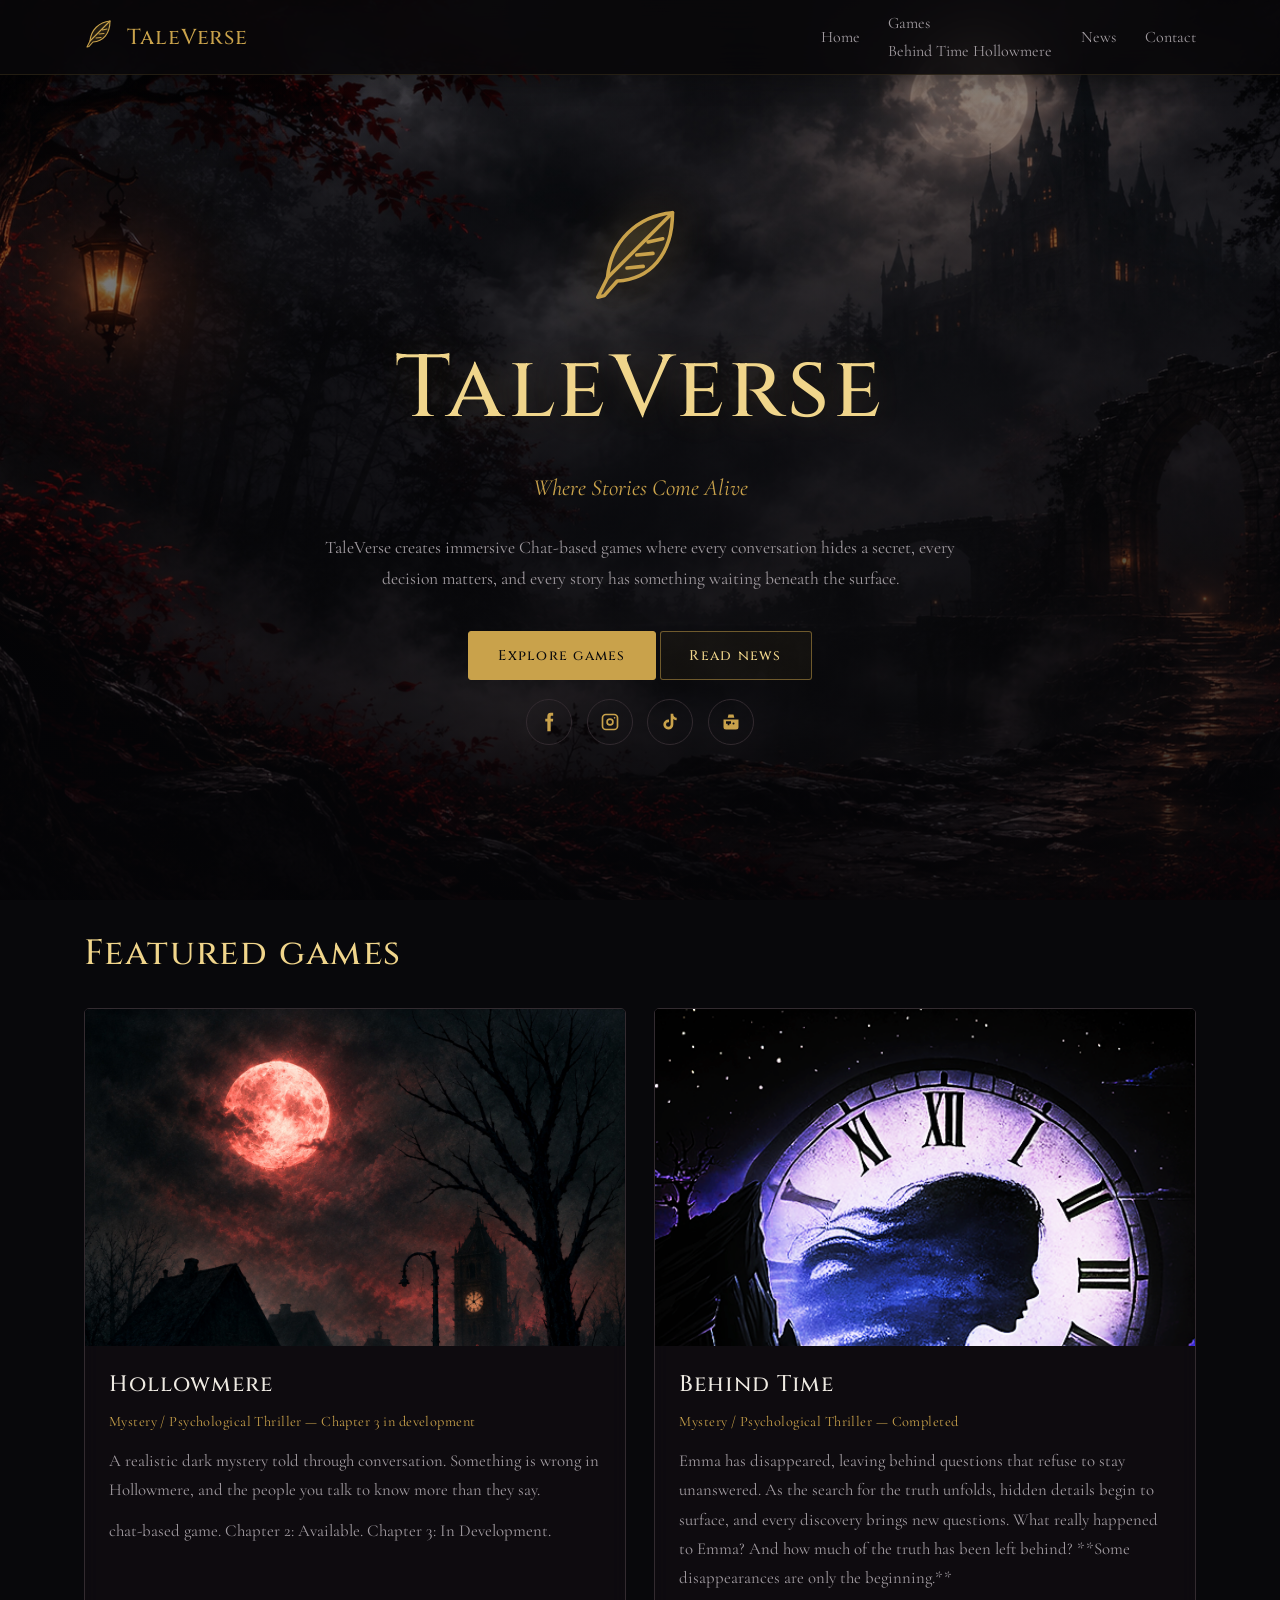
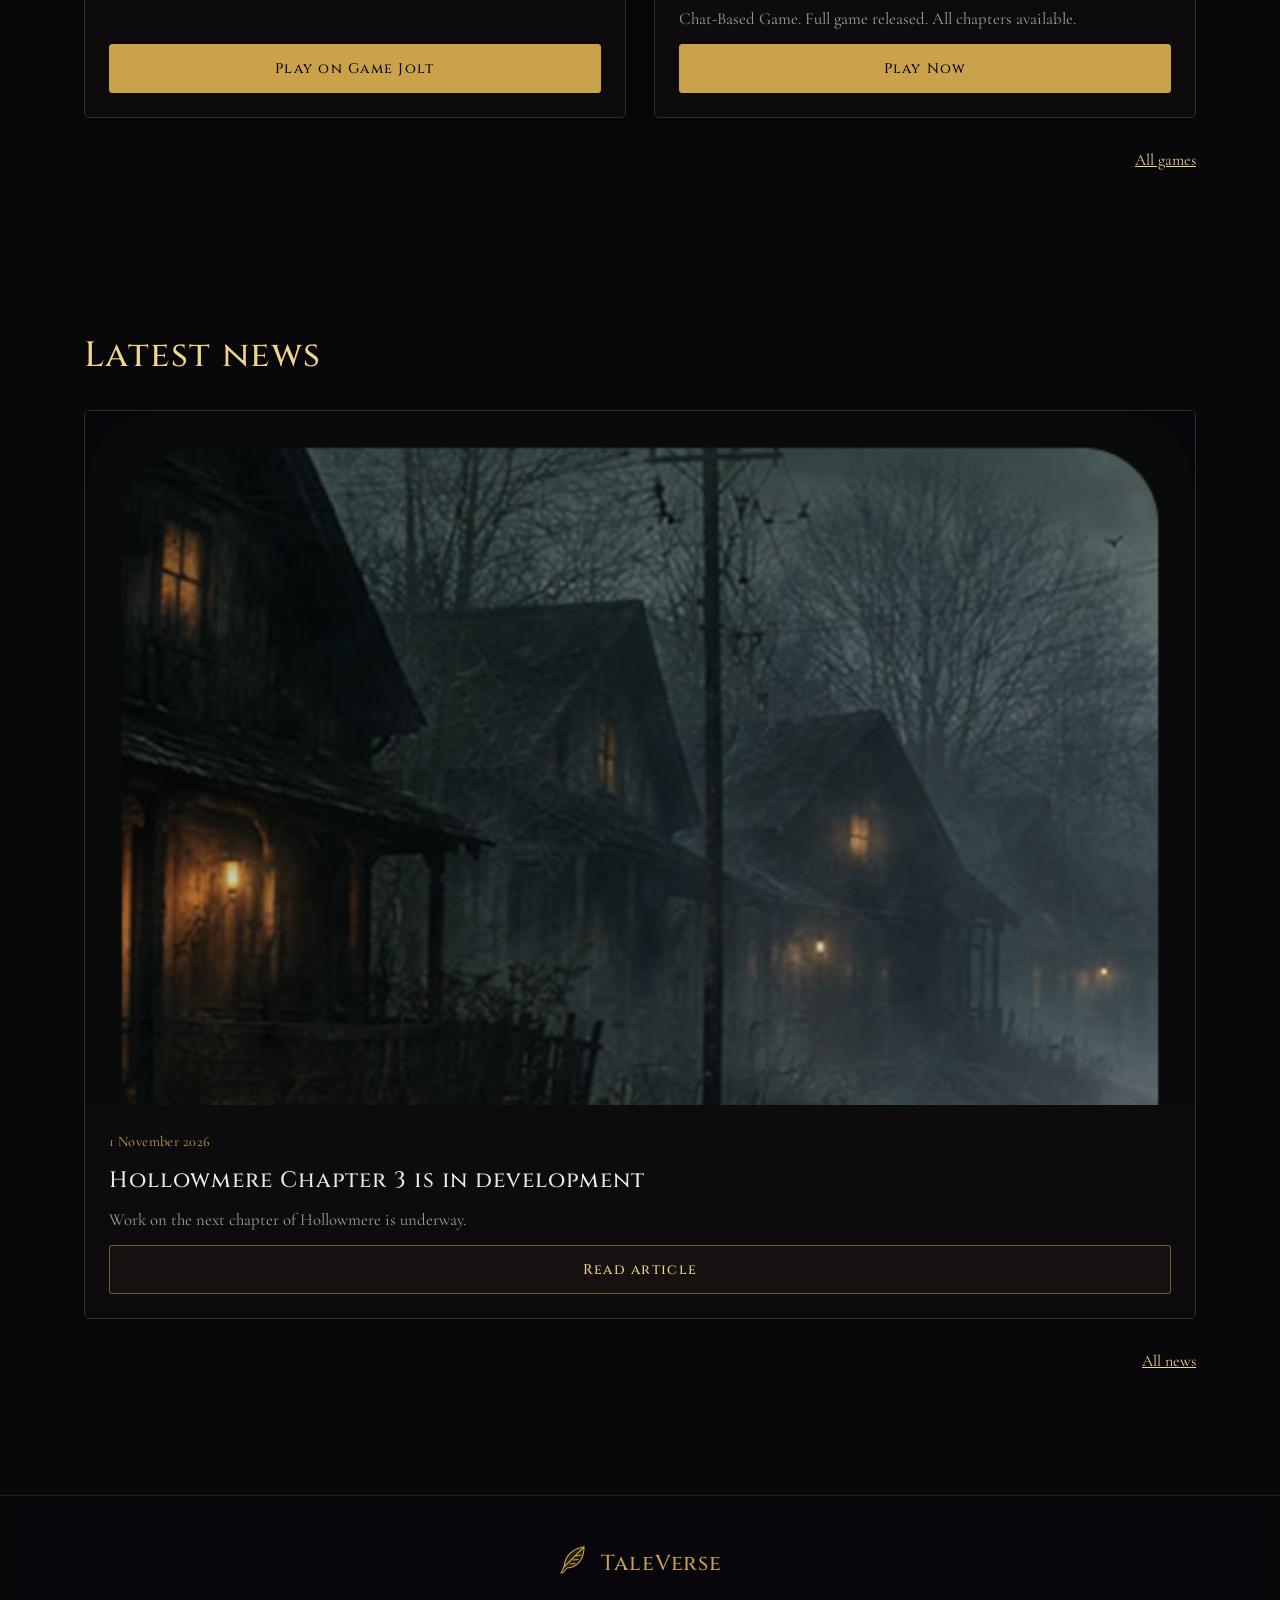
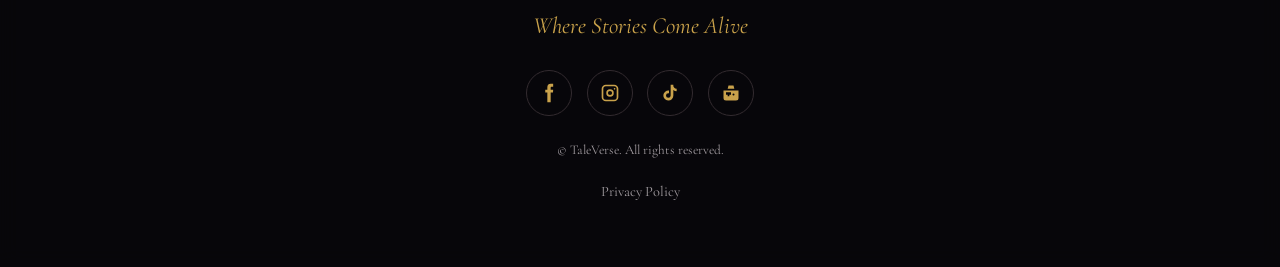
==== index.html @ 224272bd "Update index.html" ====
<!doctype html>
<html lang="en">
<head>
  <meta charset="utf-8">
  <meta name="viewport" content="width=device-width,initial-scale=1">

  <title>Home | TaleVerse</title>
  <meta name="description" content="TaleVerse creates immersive English chat-based games: dark mysteries, psychological suspense and unforgettable twists.">
  <meta property="og:title" content="Home | TaleVerse">
  <meta property="og:description" content="TaleVerse creates immersive English chat-based games: dark mysteries, psychological suspense and unforgettable twists.">
  <meta name="theme-color" content="#0a0a0b">

  <link rel="icon" href="/assets/favicon.svg">
  <link rel="preconnect" href="https://fonts.googleapis.com">
  <link rel="preconnect" href="https://fonts.gstatic.com" crossorigin>

  <link href="https://fonts.googleapis.com/css2?family=Cinzel:wght@400;500&family=Cormorant+Garamond:ital,wght@0,400;0,600;1,400&display=swap" rel="stylesheet">
  <link rel="stylesheet" href="/assets/style.css">
</head>

<body>

<header>
  <div class="wrap">
    <a class="brand" href="/">
      <span class="logo"></span>TaleVerse
    </a>


<nav aria-label="Main">
  <a href="/">Home</a>

  <div class="nav-dropdown">
    <a href="/games.html" class="nav-dropdown-toggle">Games</a>

    <div class="nav-dropdown-menu">
      <a href="/behind-time.html">Behind Time</a>
      <a href="/hollowmere.html">Hollowmere</a>
    </div>
  </div>

  <a href="/news.html">News</a>
  <a href="/contact.html">Contact</a>
</nav>

  </div>
</header>

<main>
  <div class="wrap">

    <div class="hero">
      <div class="logo"></div>
      <h1>TaleVerse</h1>
      <p class="tag" data-site="tagline"></p>
      <p class="intro" data-site="intro"></p>

      <a class="btn solid" href="/games.html">Explore games</a>
      <a class="btn" href="/news.html">Read news</a>

      <div class="socials" style="justify-content:center"></div>
    </div>

    <section>
      <h2>Featured games</h2>
      <div class="grid" id="featured-games"></div>
      <p class="more">
        <a href="/games.html">All games</a>
      </p>
    </section>

    <section>
      <h2>Latest news</h2>
      <div class="grid" id="news-list" data-limit="3"></div>
      <p class="more">
        <a href="/news.html">All news</a>
      </p>
    </section>

  </div>

  <dialog id="article"></dialog>
</main>

<footer>
  <div class="wrap">

    <div class="brand" style="justify-content:center">
      <span class="logo"></span>TaleVerse
    </div>

    <p class="tag" data-site="tagline"></p>

    <div class="socials" style="justify-content:center"></div>

    <small data-site="footer_note"></small>

    <p style="margin-top:1rem;font-size:.9rem">
      <a href="/privacy.html" style="color:var(--mute);text-decoration:none">
        Privacy Policy
      </a>
    </p>

  </div>
</footer>

<script src="/assets/app.js"></script>
</body>
</html>
---- assets/style.css ----
:root {
  --bg: #08080b;
  --panel: #151318;
  --panel-hover: #1d1920;
  --line: #332b30;
  --gold: #c9a24b;
  --gold2: #f0d58b;
  --text: #eeeae2;
  --mute: #a19ba0;
  --glow: #c9a24b30;
}

* {
  box-sizing: border-box;
}

html {
  scroll-behavior: smooth;
}

body {
  margin: 0;
  position: relative;
  background: #08080b;
  color: var(--text);
  font: 1rem/1.75 "Cormorant Garamond", Georgia, serif;
}

/* CINEMATIC BACKGROUND */

body::before {
  content: "";
  position: fixed;
  inset: 0;
  z-index: 0;
  pointer-events: none;

  background:
    linear-gradient(
      180deg,
      rgba(5, 5, 8, .42) 0%,
      rgba(5, 5, 8, .58) 40%,
      rgba(5, 5, 8, .82) 100%
    ),
    url("/assets/uploads/talverse_background.jpg");

  background-size: cover;
  background-position: center 25%;
  background-repeat: no-repeat;
}

body > * {
  position: relative;
  z-index: 1;
}

h1, h2, h3, .brand {
  font-family: "Cinzel", "Times New Roman", serif;
  font-weight: 500;
  letter-spacing: .04em;
  line-height: 1.25;
}

a {
  color: var(--gold2);
}

a:focus-visible,
button:focus-visible,
input:focus-visible,
textarea:focus-visible {
  outline: 2px solid var(--gold);
  outline-offset: 4px;
}

.wrap {
  max-width: 1160px;
  margin: 0 auto;
  padding: 0 1.5rem;
}

/* HEADER */

header {
  border-bottom: 1px solid #c9a24b25;
  position: sticky;
  top: 0;
  background: rgba(8, 7, 10, .88);
  backdrop-filter: blur(18px);
  -webkit-backdrop-filter: blur(18px);
  z-index: 5;
  box-shadow: 0 5px 25px #0005;
}

header .wrap {
  display: flex;
  align-items: center;
  justify-content: space-between;
  min-height: 74px;
}

.brand {
  display: flex;
  align-items: center;
  gap: .7rem;
  color: var(--gold);
  text-decoration: none;
  font-size: 1.35rem;
  transition: .3s ease;
}

.brand:hover {
  color: var(--gold2);
}

.brand svg {
  width: 32px;
  height: 32px;
}

nav {
  display: flex;
  align-items: center;
  gap: 1.8rem;
}

nav a {
  color: var(--mute);
  text-decoration: none;
  margin: 0;
  padding: .45rem 0;
  border-bottom: 1px solid transparent;
  transition: color .25s ease, border-color .25s ease;
}

nav a:hover,
nav a[aria-current] {
  border-color: var(--gold);
  color: var(--gold2);
}

/* HERO */

.hero {
  text-align: center;
  padding: 8rem 0 6rem;
  position: relative;
}

.hero .logo svg {
  width: 104px;
  height: 104px;
  filter: drop-shadow(0 0 25px #c9a24b66);
}

.hero h1 {
  font-size: clamp(2.8rem, 8vw, 5.5rem);
  margin: 1.2rem 0 .4rem;
  color: var(--gold2);
  text-shadow: 0 0 35px #c9a24b30;
}

.tag {
  font-size: 1.45rem;
  font-style: italic;
  color: var(--gold);
}

.intro {
  max-width: 660px;
  margin: 1.5rem auto 2.3rem;
  color: var(--mute);
  font-size: 1.1rem;
}

/* BUTTONS */

.btn {
  display: inline-flex;
  align-items: center;
  justify-content: center;
  padding: .85rem 1.8rem;
  border: 1px solid #c9a24b80;
  border-radius: 3px;
  color: var(--gold2);
  background: #c9a24b0c;
  text-decoration: none;
  font: 500 .88rem "Cinzel", serif;
  letter-spacing: .09em;
  cursor: pointer;
  transition: all .3s ease;
}

.btn:hover {
  background: var(--gold);
  border-color: var(--gold);
  color: #09090b;
  box-shadow: 0 5px 25px var(--glow);
  transform: translateY(-2px);
}

.btn.solid {
  background: var(--gold);
  color: #09090b;
  border-color: var(--gold);
}

.btn.solid:hover {
  background: var(--gold2);
  border-color: var(--gold2);
}

/* SECTIONS */

section {
  padding: 4.5rem 0;
}

h2 {
  font-size: clamp(1.7rem, 4vw, 2.2rem);
  color: var(--gold2);
  margin: 0 0 2rem;
}

/* GAME GRID */

.grid {
  display: grid;
  grid-template-columns: repeat(auto-fit, minmax(min(100%, 320px), 1fr));
  gap: 1.8rem;
  align-items: stretch;
}

/* GAME CARDS */

.card {
  background: rgba(15, 12, 16, .88);
  border: 1px solid var(--line);
  border-radius: 5px;
  overflow: hidden;
  display: flex;
  flex-direction: column;
  min-width: 0;
  transition:
    transform .35s ease,
    border-color .35s ease,
    box-shadow .35s ease;
  backdrop-filter: blur(8px);
  -webkit-backdrop-filter: blur(8px);
}

.card:hover {
  transform: translateY(-7px);
  border-color: #c9a24b80;
  box-shadow: 0 18px 45px #0008, 0 0 25px #c9a24b0b;
}

/* GAME ARTWORK */

.card .img {
  position: relative;
  width: 100%;
  aspect-ratio: 16 / 10;
  min-height: 0;
  flex: none;
  overflow: hidden;
  display: grid;
  place-items: center;
  background: rgba(8, 7, 10, .85);
}

.card .img img {
  width: 100%;
  height: 100%;
  object-fit: contain;
}

.card .img svg {
  width: 56px;
  opacity: .5;
}

/* CARD CONTENT */

.card .body {
  padding: 1.5rem;
  display: flex;
  flex-direction: column;
  align-items: flex-start;
  gap: .7rem;
  flex: 1;
}

.card h3 {
  margin: 0;
  font-size: 1.4rem;
  color: var(--text);
}

.card p {
  margin: 0;
  color: var(--mute);
  font-size: 1.05rem;
}

.meta {
  font-size: .9rem;
  color: var(--gold);
  letter-spacing: .03em;
}

.card .btn {
  margin-top: auto;
  align-self: stretch;
  text-align: center;
}

/* FEATURED CARD */

.card.featured {
  grid-column: auto;
  flex-direction: column;
}

.card.featured .img {
  flex: none;
  aspect-ratio: 16 / 10;
  min-height: 0;
}

.card.featured .body {
  flex: 1;
  justify-content: flex-start;
}

.more {
  margin-top: 1.8rem;
  text-align: right;
}

/* CONTACT FORM */

form {
  display: grid;
  gap: 1rem;
  max-width: 620px;
}

label {
  display: grid;
  gap: .4rem;
  color: var(--mute);
}

input,
textarea {
  width: 100%;
  background: rgba(15, 12, 16, .92);
  border: 1px solid var(--line);
  border-radius: 3px;
  color: var(--text);
  padding: .85rem 1rem;
  font: inherit;
  transition: border-color .25s ease, box-shadow .25s ease;
}

input:focus,
textarea:focus {
  border-color: var(--gold);
  box-shadow: 0 0 0 3px #c9a24b15;
  outline: none;
}

textarea {
  min-height: 140px;
  resize: vertical;
}

#status {
  min-height: 1.5rem;
  color: var(--gold2);
}

.hp {
  position: absolute;
  left: -9999px;
}

/* SOCIAL LINKS */

.socials {
  display: flex;
  gap: .9rem;
  flex-wrap: wrap;
  margin: 1.2rem 0;
}

.socials a {
  display: inline-grid;
  place-items: center;
  width: 46px;
  height: 46px;
  border: 1px solid var(--line);
  border-radius: 50%;
  color: var(--gold);
  transition: all .3s ease;
}

.socials a:hover {
  border-color: var(--gold);
  background: #c9a24b18;
  color: var(--gold2);
  transform: translateY(-3px);
  box-shadow: 0 5px 18px var(--glow);
}

.socials svg {
  width: 20px;
  height: 20px;
  fill: currentColor;
}

/* FOOTER */

footer {
  border-top: 1px solid #c9a24b25;
  padding: 3rem 0;
  text-align: center;
  color: var(--mute);
  margin-top: 2rem;
  background: rgba(8, 7, 10, .82);
  backdrop-filter: blur(10px);
  -webkit-backdrop-filter: blur(10px);
}

/* DIALOG */

dialog {
  max-width: 700px;
  width: 92%;
  background: var(--panel);
  color: var(--text);
  border: 1px solid var(--gold);
  border-radius: 5px;
  padding: 2rem;
  box-shadow: 0 20px 80px #000b;
}

dialog::backdrop {
  background: #000d;
  backdrop-filter: blur(5px);
}

dialog img {
  max-width: 100%;
}

/* MOBILE */

@media (max-width: 720px) {
  body::before {
    background-position: center top;
  }

  header .wrap {
    min-height: 68px;
  }

  nav {
    gap: .9rem;
  }

  nav a {
    font-size: .9rem;
  }

  .hero {
    padding: 5rem 0 4rem;
  }

  section {
    padding: 3.5rem 0;
  }

  .grid {
    grid-template-columns: 1fr;
    gap: 1.3rem;
  }

  .card.featured {
    flex-direction: column;
  }

  .more {
    text-align: center;
  }
}

@media (max-width: 420px) {
  header .wrap {
    flex-direction: column;
    justify-content: center;
    gap: .4rem;
    padding-top: .7rem;
    padding-bottom: .7rem;
  }

  nav {
    gap: 1.2rem;
  }

  .hero h1 {
    font-size: 2.7rem;
  }
}

/* ACCESSIBILITY */

@media (prefers-reduced-motion: reduce) {
  *,
  *::before,
  *::after {
    transition: none !important;
    animation: none !important;
    scroll-behavior: auto !important;
  }
}
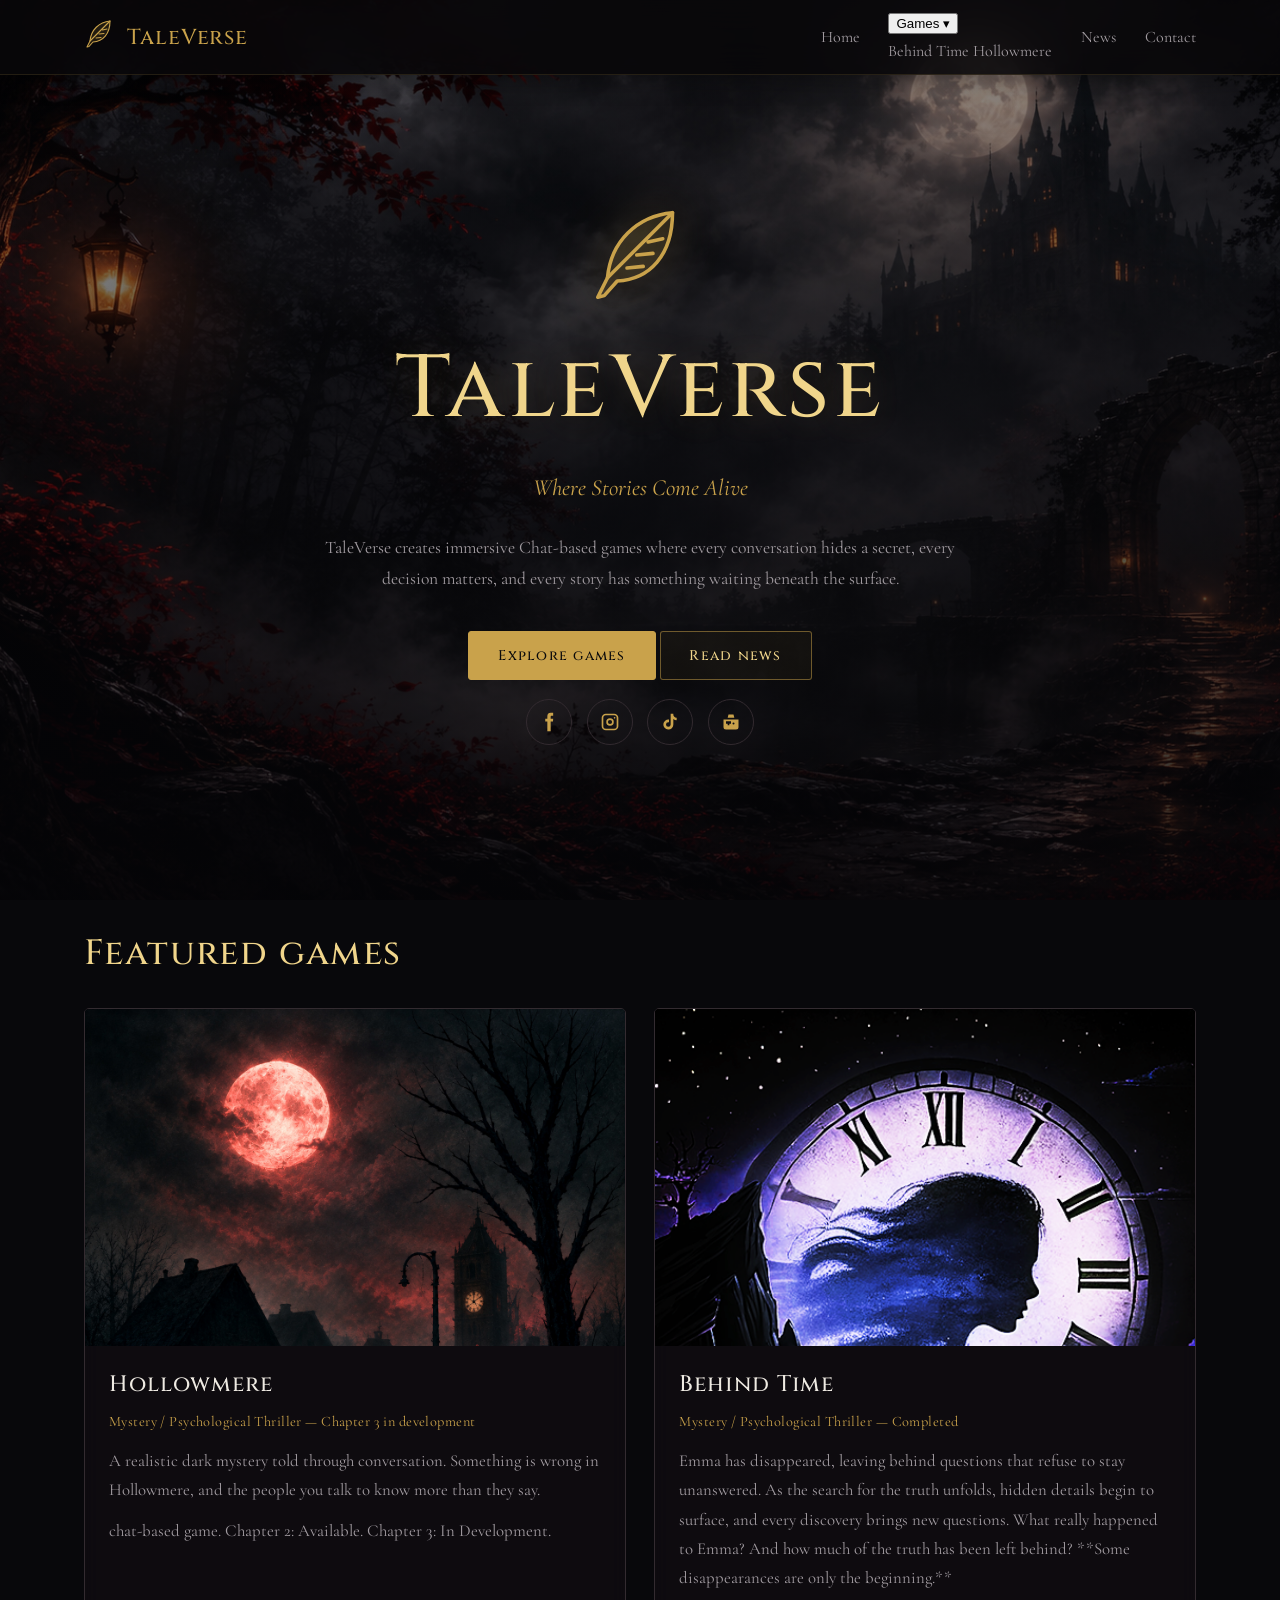
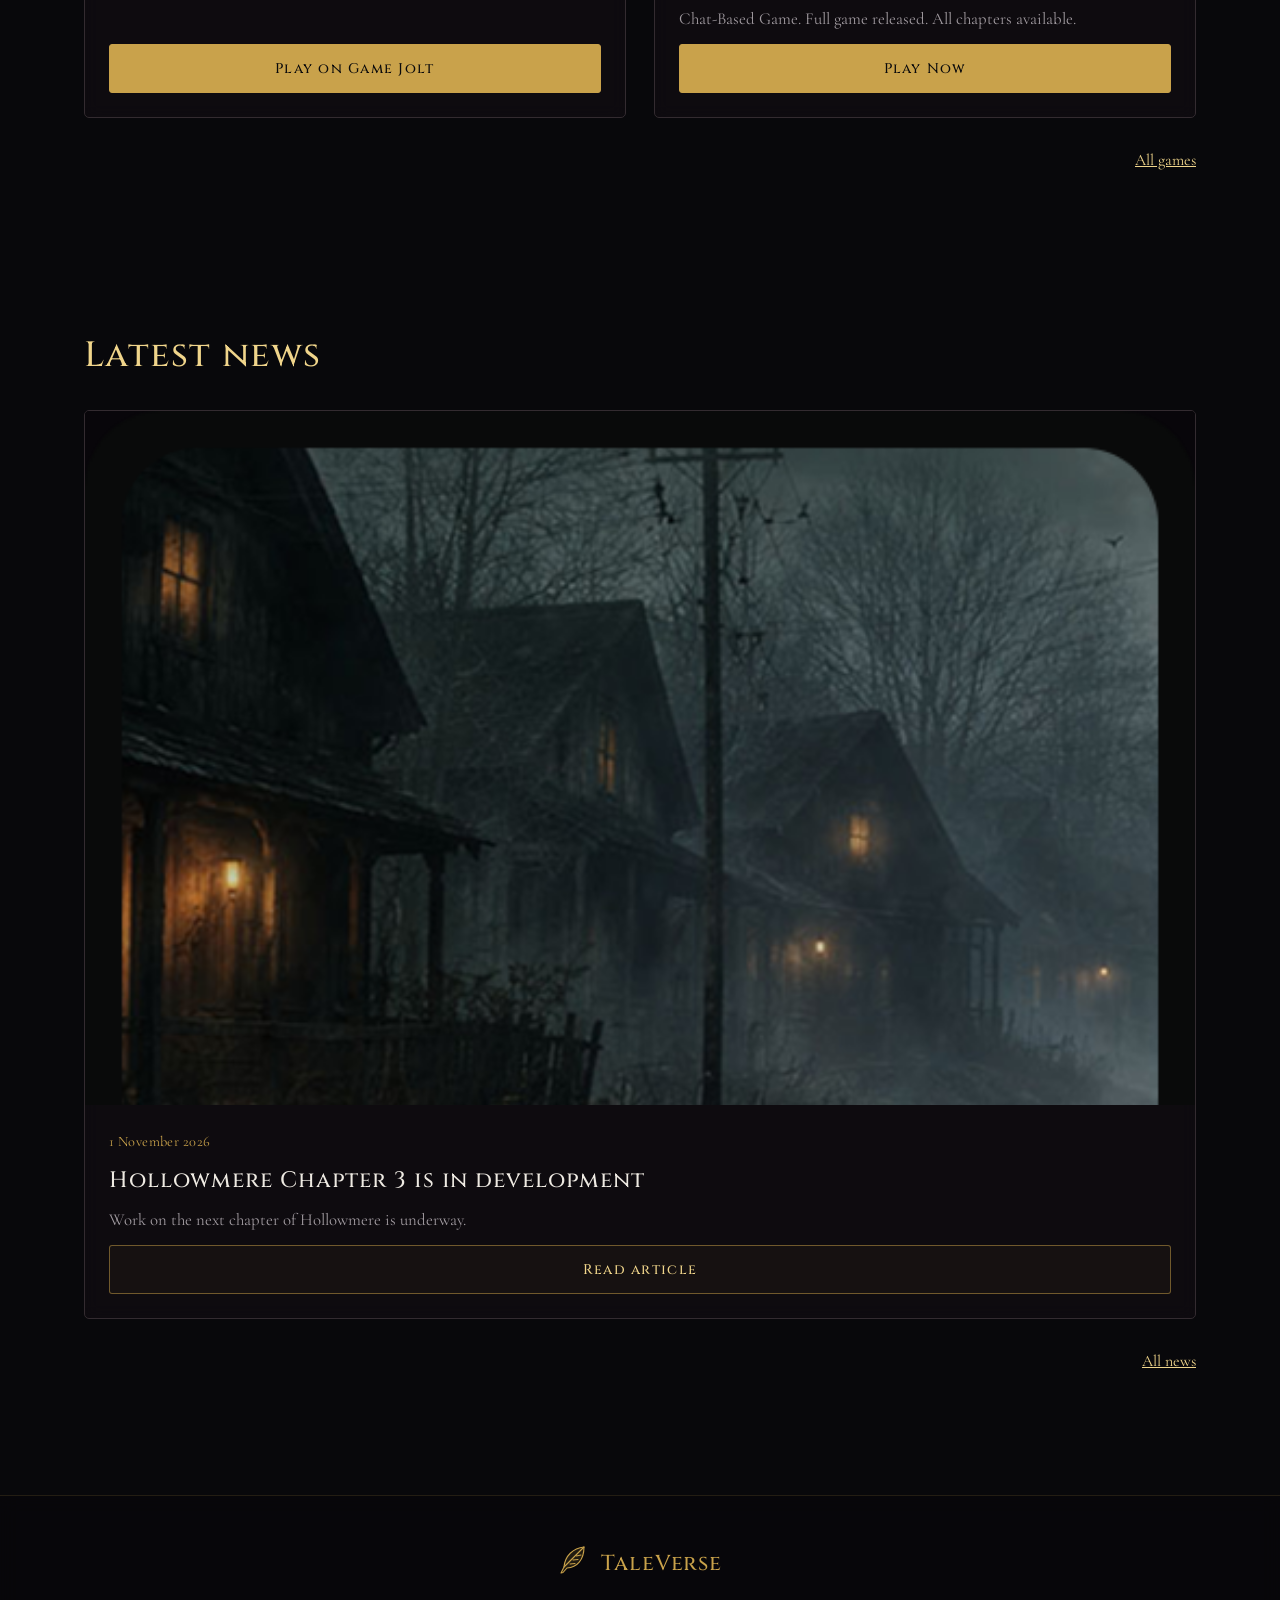
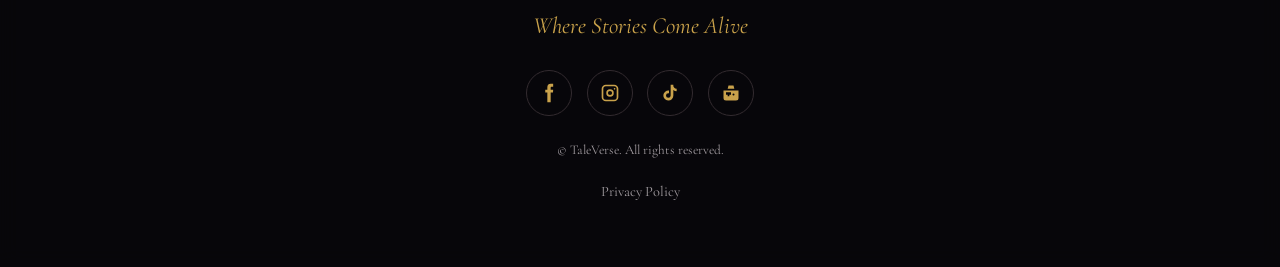
==== commit 61e67c28: "Update index.html" ====
--- a/index.html
+++ b/index.html
@@ -26,13 +26,13 @@
     <a class="brand" href="/">
       <span class="logo"></span>TaleVerse
     </a>
-
-
 <nav aria-label="Main">
   <a href="/">Home</a>
 
   <div class="nav-dropdown">
-    <a href="/games.html" class="nav-dropdown-toggle">Games</a>
+    <button class="nav-dropdown-toggle" type="button" aria-expanded="false">
+      Games <span class="dropdown-arrow">▾</span>
+    </button>
 
     <div class="nav-dropdown-menu">
       <a href="/behind-time.html">Behind Time</a>
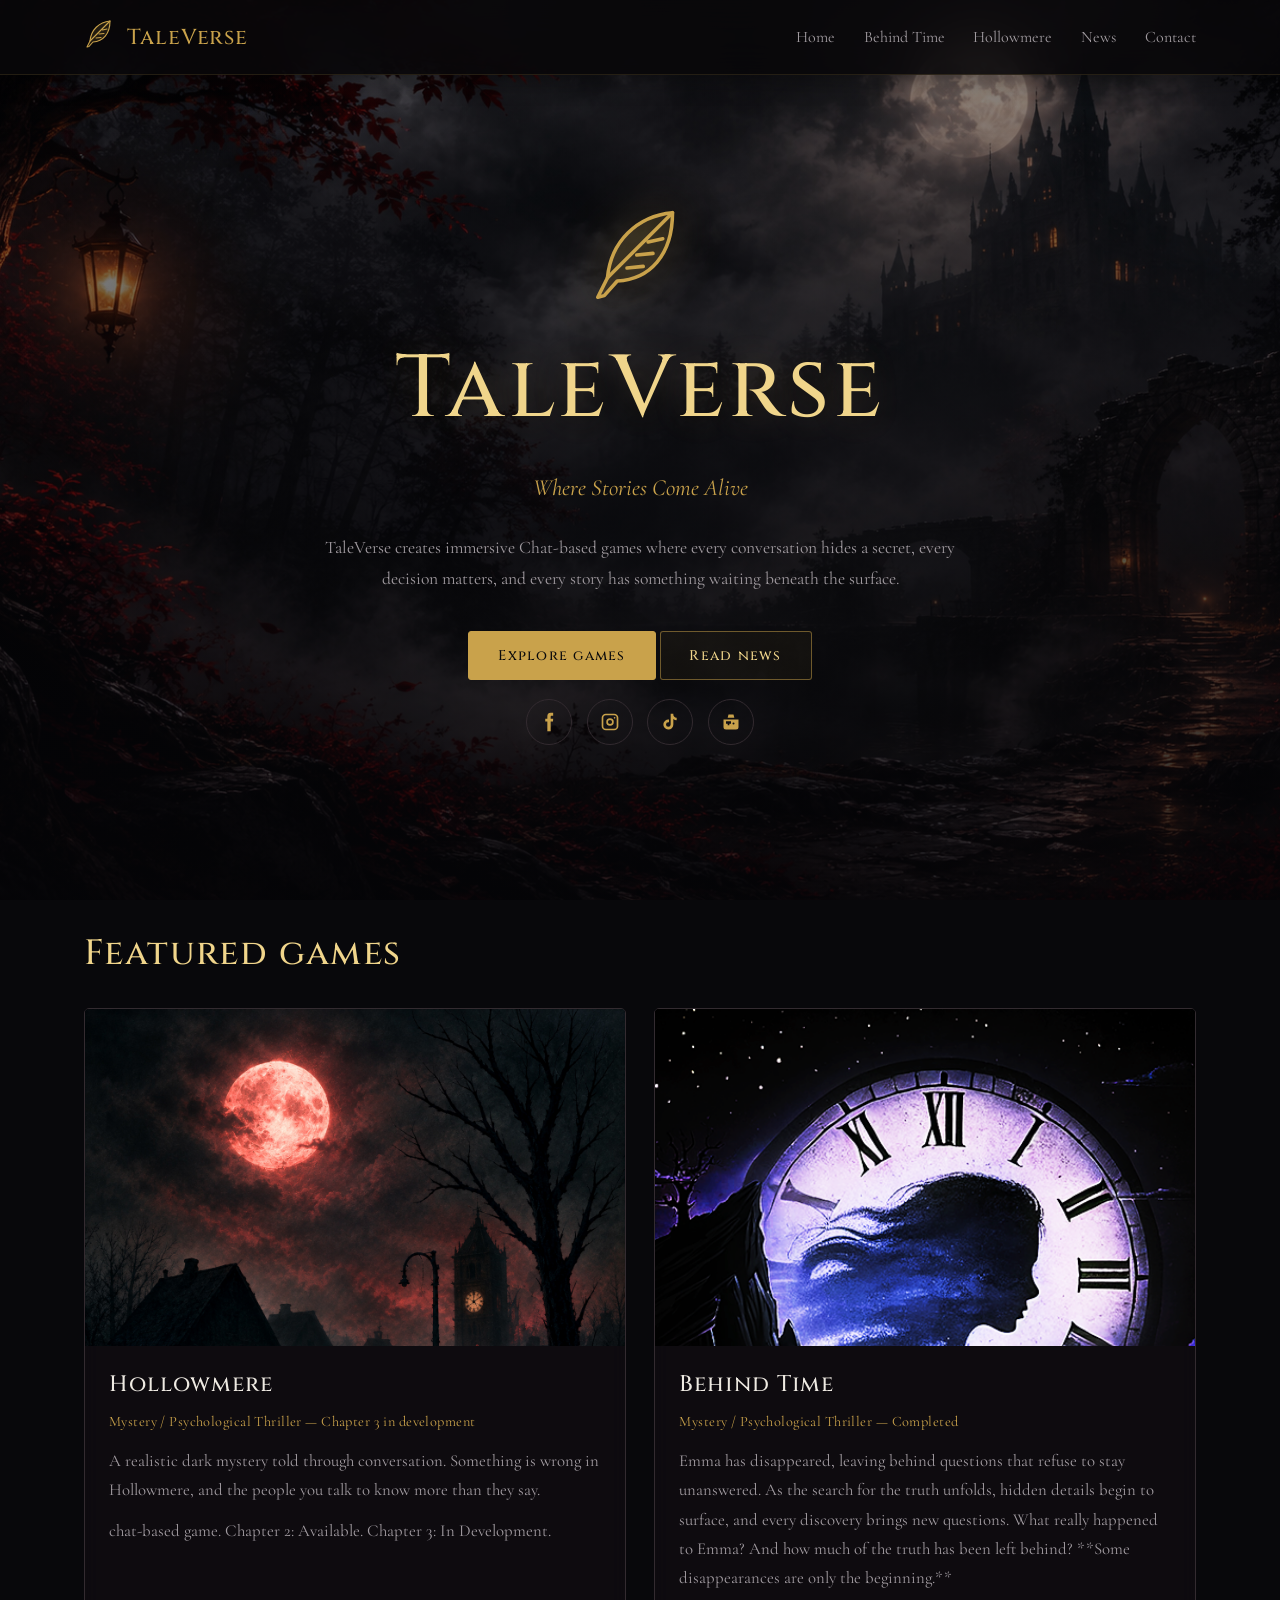
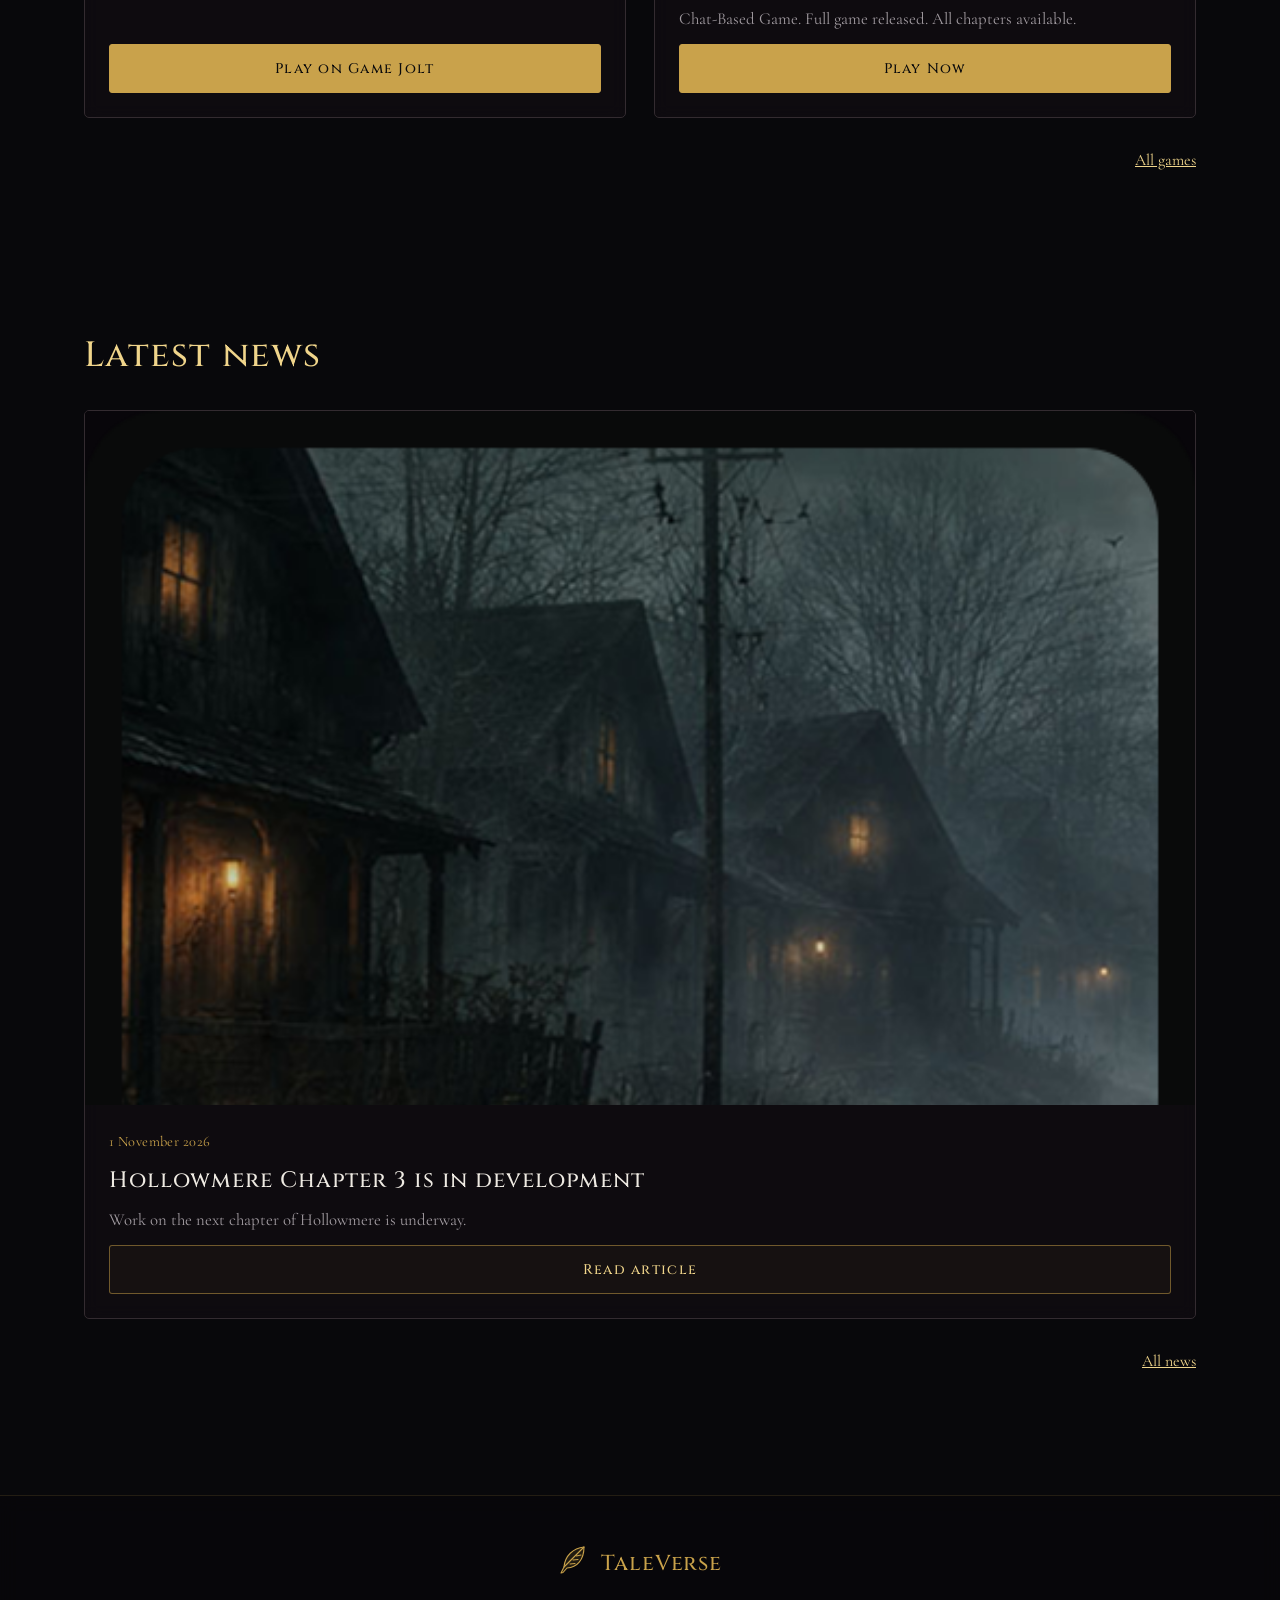
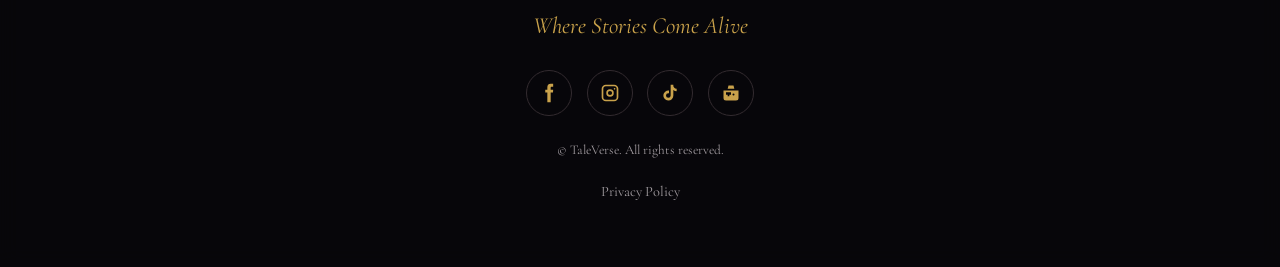
==== commit 867bce20: "Update index.html" ====
--- a/index.html
+++ b/index.html
@@ -28,18 +28,8 @@
     </a>
 <nav aria-label="Main">
   <a href="/">Home</a>
-
-  <div class="nav-dropdown">
-    <button class="nav-dropdown-toggle" type="button" aria-expanded="false">
-      Games <span class="dropdown-arrow">▾</span>
-    </button>
-
-    <div class="nav-dropdown-menu">
-      <a href="/behind-time.html">Behind Time</a>
-      <a href="/hollowmere.html">Hollowmere</a>
-    </div>
-  </div>
-
+  <a href="/behind-time.html">Behind Time</a>
+  <a href="/hollowmere.html">Hollowmere</a>
   <a href="/news.html">News</a>
   <a href="/contact.html">Contact</a>
 </nav>
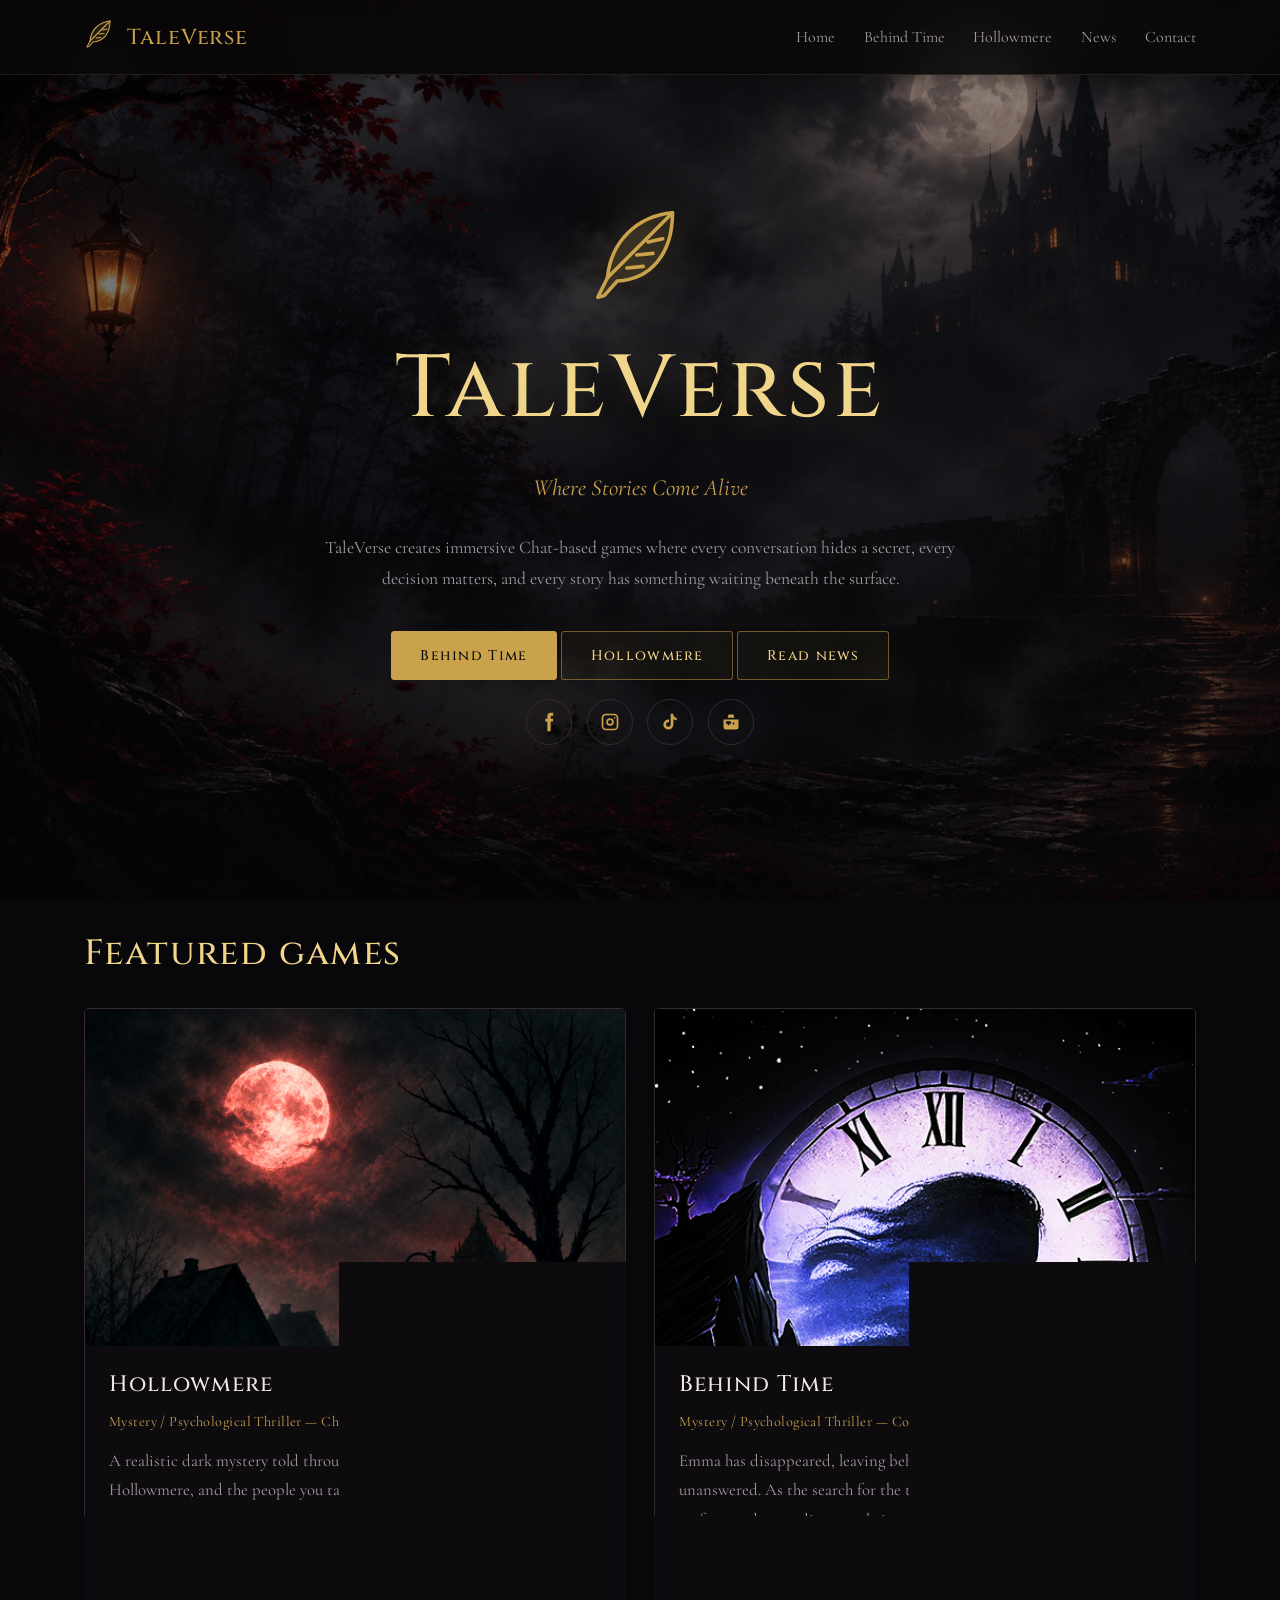
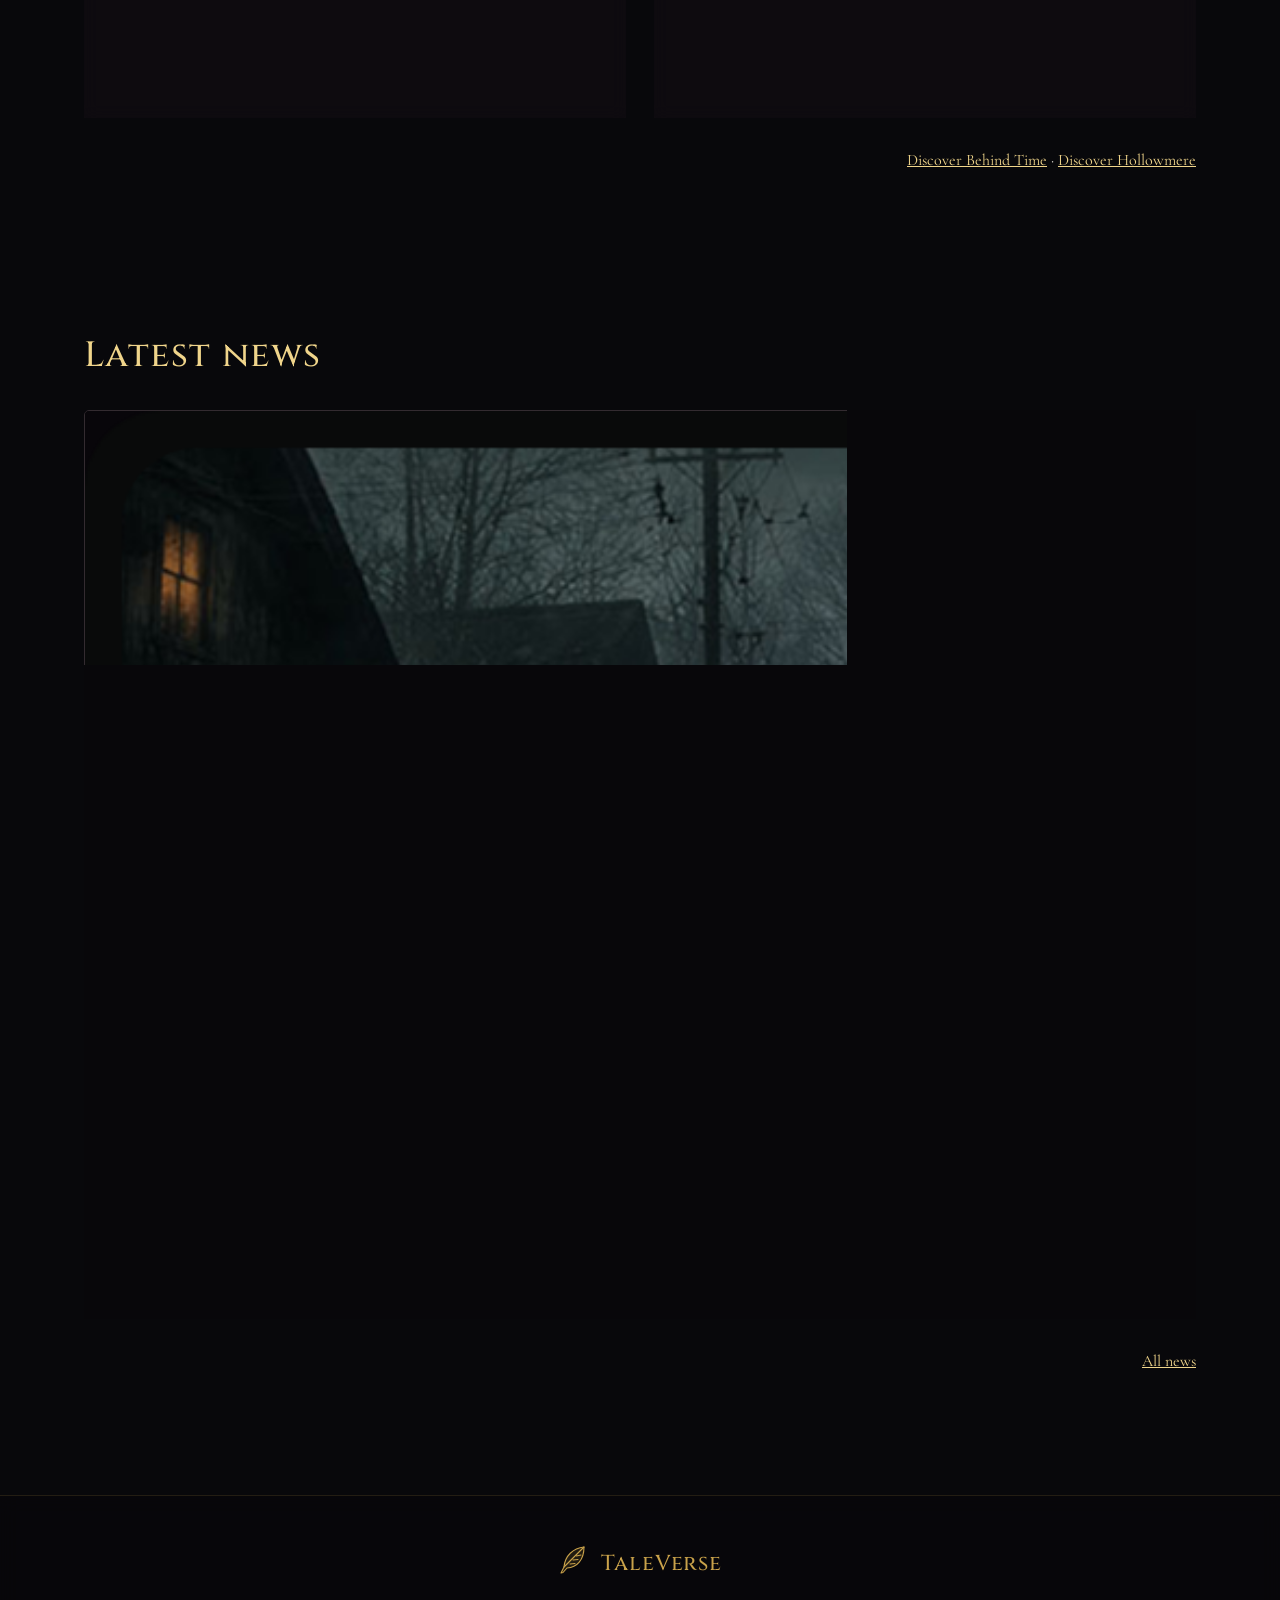
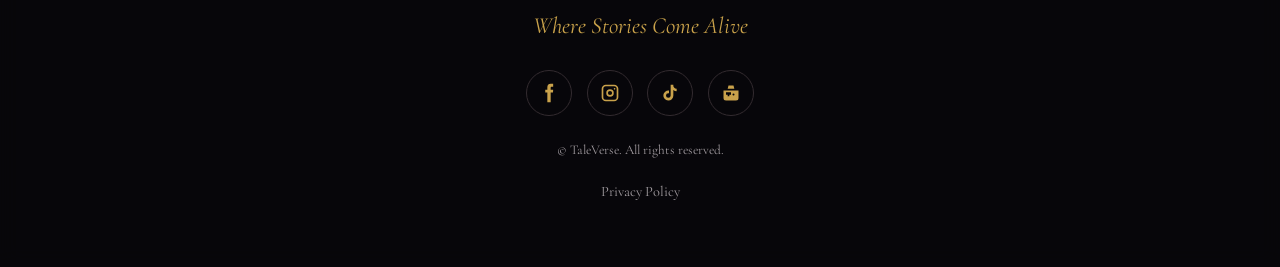
==== commit 7b5acd0f: "Update index.html" ====
--- a/index.html
+++ b/index.html
@@ -26,14 +26,14 @@
     <a class="brand" href="/">
       <span class="logo"></span>TaleVerse
     </a>
-<nav aria-label="Main">
-  <a href="/">Home</a>
-  <a href="/behind-time.html">Behind Time</a>
-  <a href="/hollowmere.html">Hollowmere</a>
-  <a href="/news.html">News</a>
-  <a href="/contact.html">Contact</a>
-</nav>
 
+    <nav aria-label="Main">
+      <a href="/">Home</a>
+      <a href="/behind-time.html">Behind Time</a>
+      <a href="/hollowmere.html">Hollowmere</a>
+      <a href="/news.html">News</a>
+      <a href="/contact.html">Contact</a>
+    </nav>
   </div>
 </header>
 
@@ -43,11 +43,15 @@
     <div class="hero">
       <div class="logo"></div>
       <h1>TaleVerse</h1>
+
       <p class="tag" data-site="tagline"></p>
       <p class="intro" data-site="intro"></p>
 
-      <a class="btn solid" href="/games.html">Explore games</a>
-      <a class="btn" href="/news.html">Read news</a>
+      <div class="hero-buttons">
+        <a class="btn solid" href="/behind-time.html">Behind Time</a>
+        <a class="btn" href="/hollowmere.html">Hollowmere</a>
+        <a class="btn" href="/news.html">Read news</a>
+      </div>
 
       <div class="socials" style="justify-content:center"></div>
     </div>
@@ -55,14 +59,18 @@
     <section>
       <h2>Featured games</h2>
       <div class="grid" id="featured-games"></div>
+
       <p class="more">
-        <a href="/games.html">All games</a>
+        <a href="/behind-time.html">Discover Behind Time</a>
+        <span> · </span>
+        <a href="/hollowmere.html">Discover Hollowmere</a>
       </p>
     </section>
 
     <section>
       <h2>Latest news</h2>
       <div class="grid" id="news-list" data-limit="3"></div>
+
       <p class="more">
         <a href="/news.html">All news</a>
       </p>
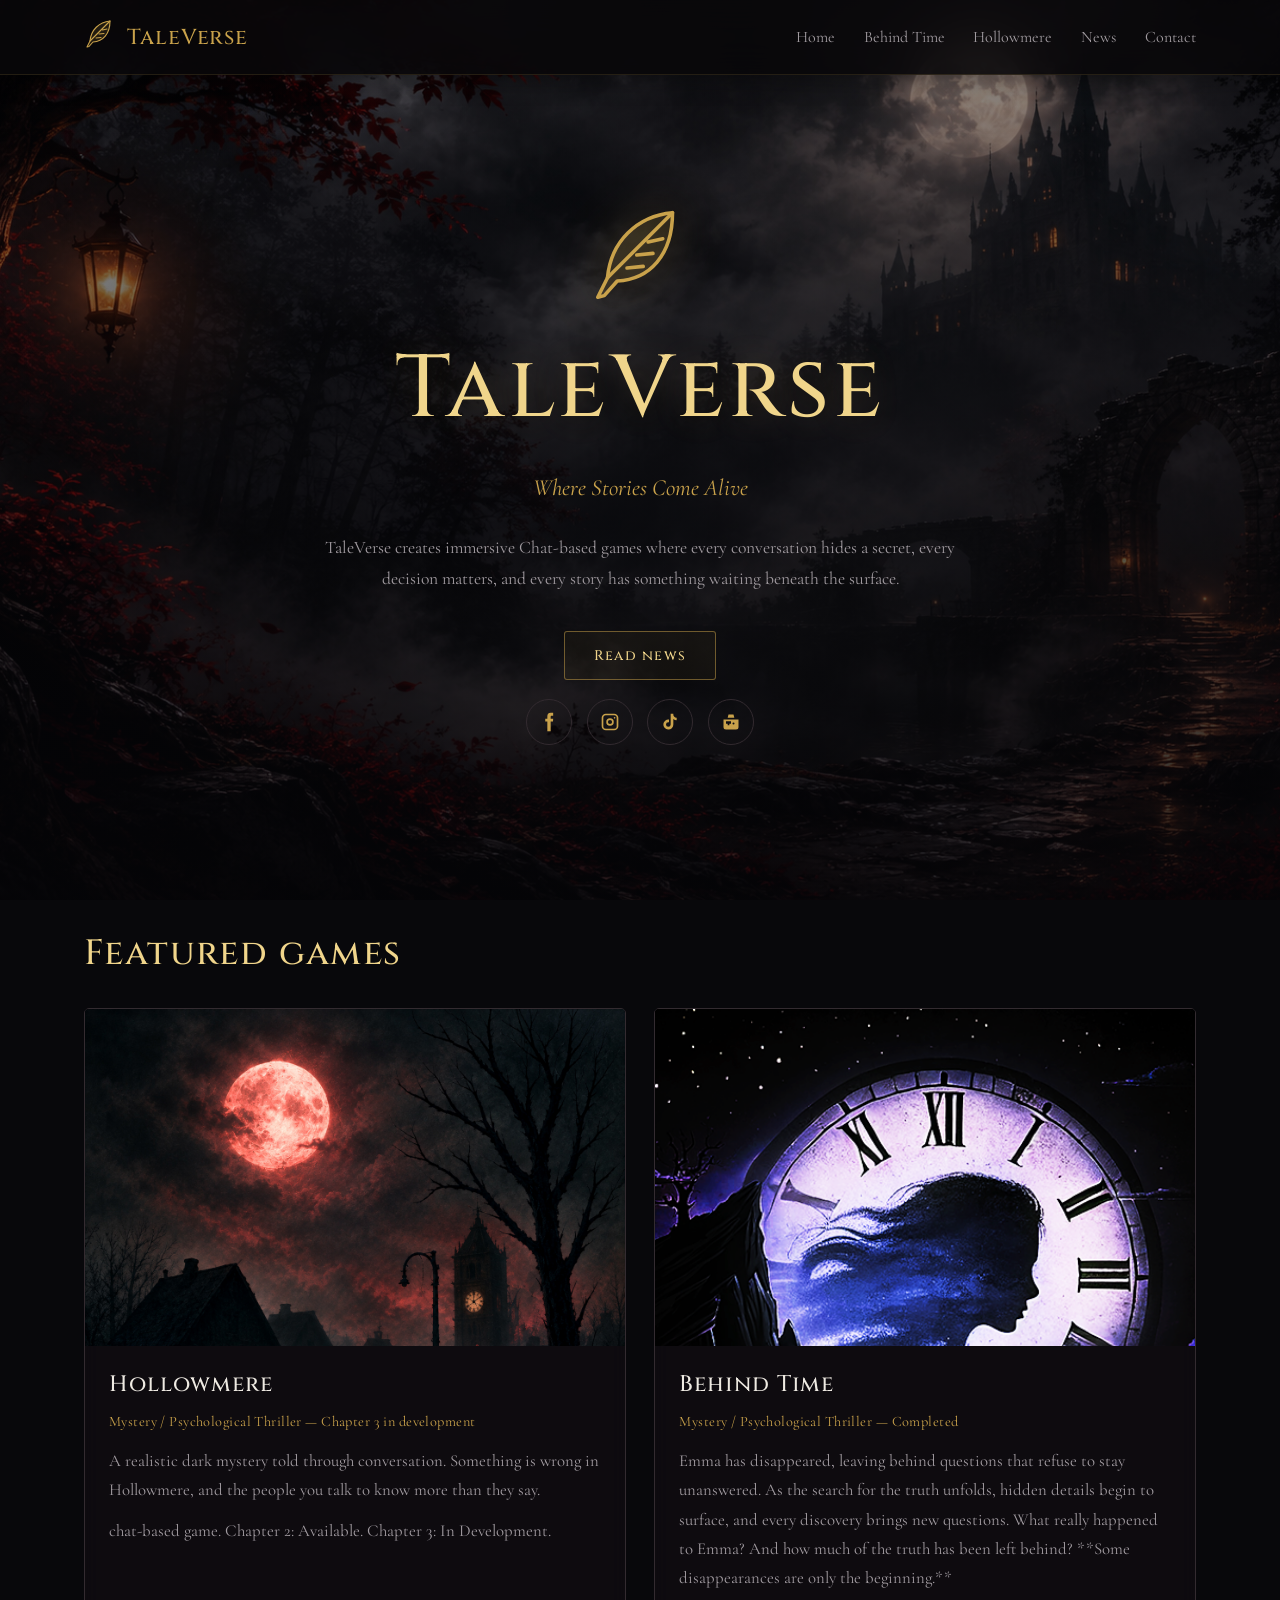
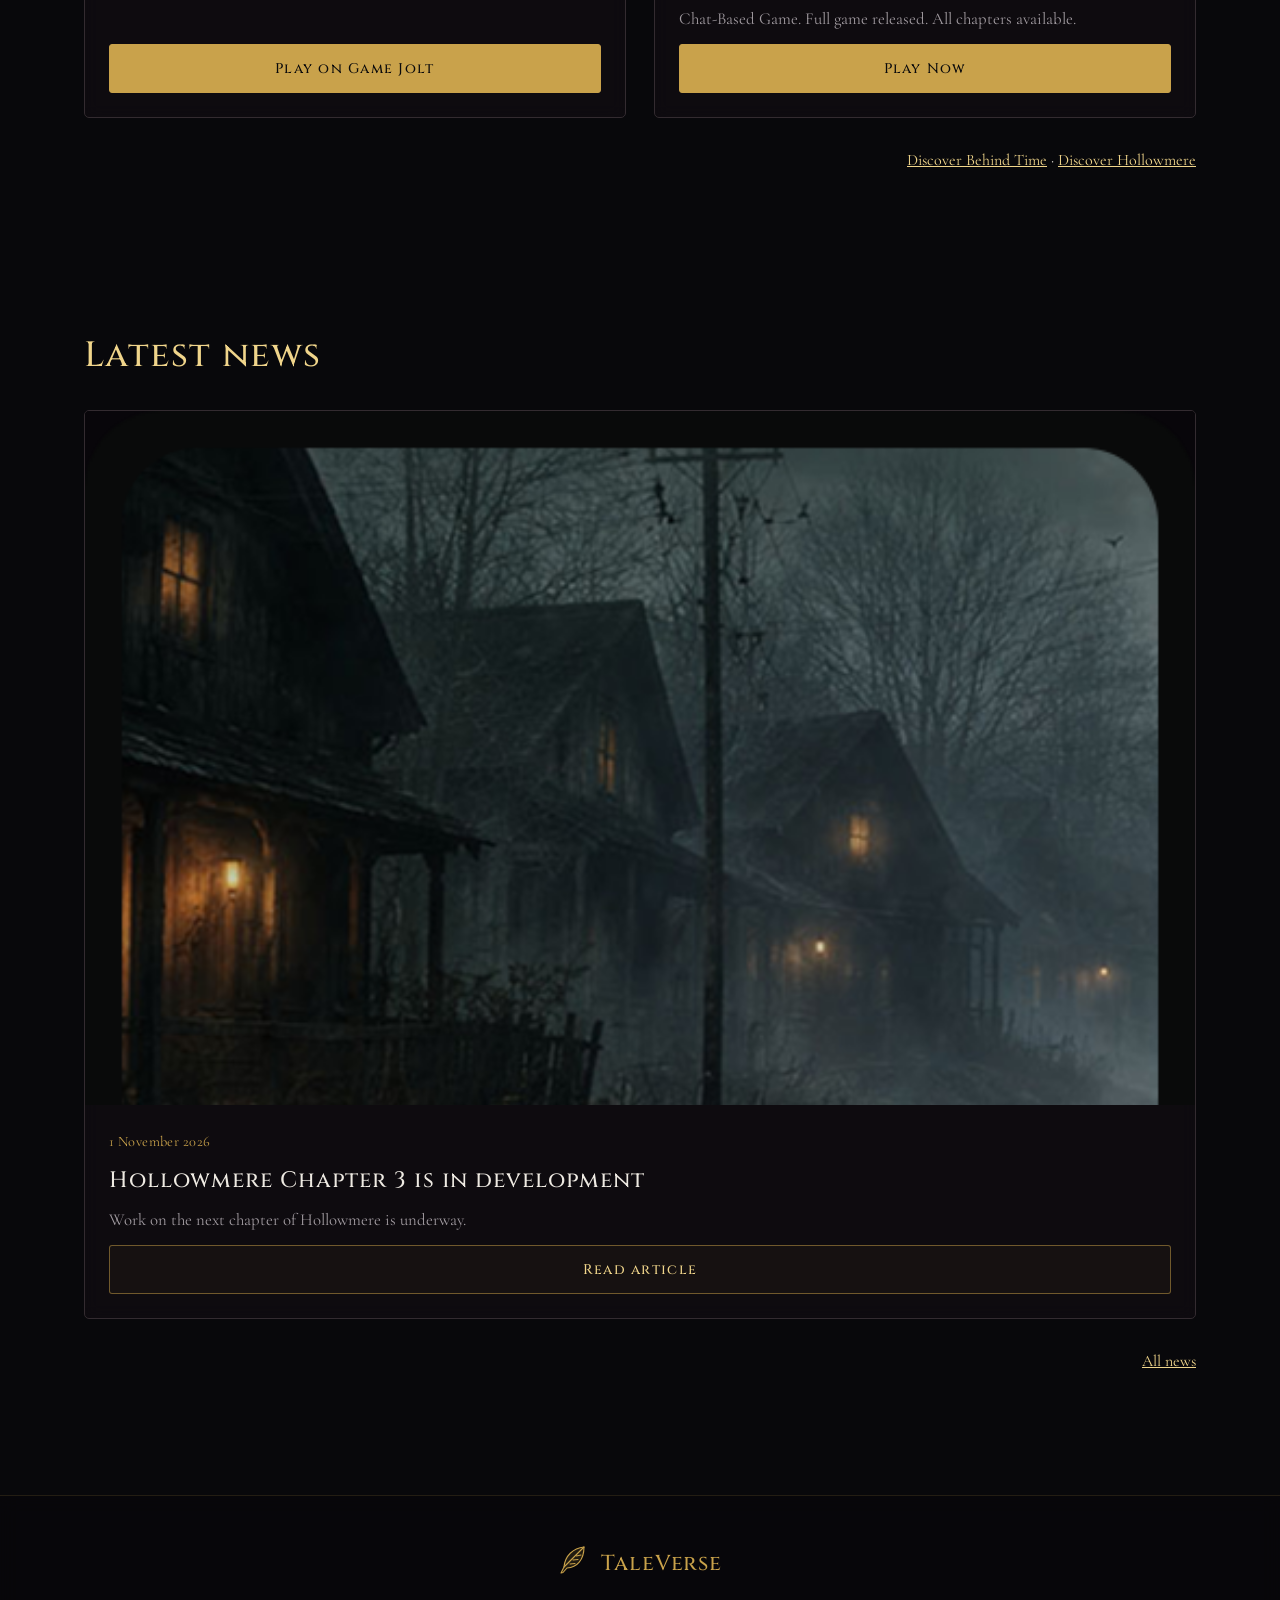
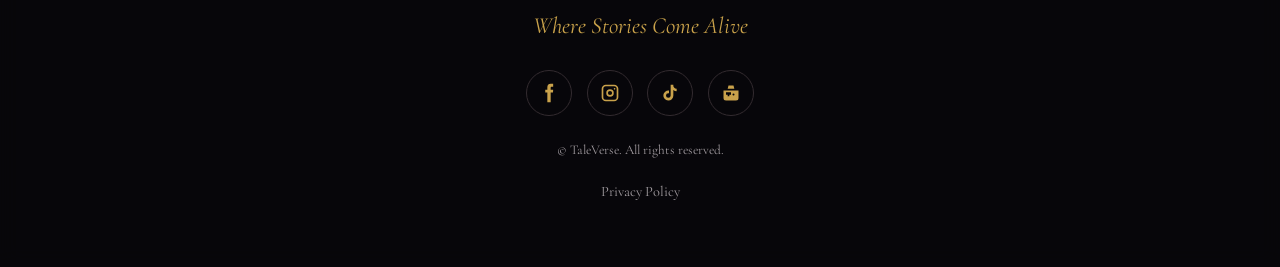
==== commit 852381b0: "Update index.html" ====
--- a/index.html
+++ b/index.html
@@ -48,8 +48,6 @@
       <p class="intro" data-site="intro"></p>
 
       <div class="hero-buttons">
-        <a class="btn solid" href="/behind-time.html">Behind Time</a>
-        <a class="btn" href="/hollowmere.html">Hollowmere</a>
         <a class="btn" href="/news.html">Read news</a>
       </div>
 
--- a/assets/style.css
+++ b/assets/style.css
@@ -339,6 +339,52 @@
   text-align: right;
 }
 
+/* GAME FEATURES AND HOW TO PLAY */
+
+.feature-grid {
+  display: grid;
+  grid-template-columns: repeat(2, minmax(0, 1fr));
+  gap: 8px;
+  align-items: start;
+  grid-auto-flow: row;
+}
+
+.feature-grid .feature-item {
+  min-width: 0;
+  min-height: 0;
+  height: auto;
+  align-self: start;
+  margin: 0;
+  padding: 12px 15px;
+
+  background: rgba(15, 12, 16, .82);
+  border: 1px solid var(--line);
+  border-radius: 4px;
+
+  transition:
+    border-color .25s ease,
+    background .25s ease;
+}
+
+.feature-grid .feature-item:hover {
+  border-color: #c9a24b80;
+  background: rgba(29, 25, 32, .92);
+}
+
+.feature-grid .feature-item h3 {
+  margin: 0;
+  font-size: 1rem;
+  line-height: 1.35;
+  color: var(--gold2);
+}
+
+.feature-grid .feature-item p {
+  margin: 6px 0 0;
+  color: var(--mute);
+  font-size: .9rem;
+  line-height: 1.45;
+}
+
 /* CONTACT FORM */
 
 form {
@@ -488,6 +534,11 @@
     gap: 1.3rem;
   }
 
+  .feature-grid {
+    grid-template-columns: 1fr;
+    gap: 7px;
+  }
+
   .card.featured {
     flex-direction: column;
   }
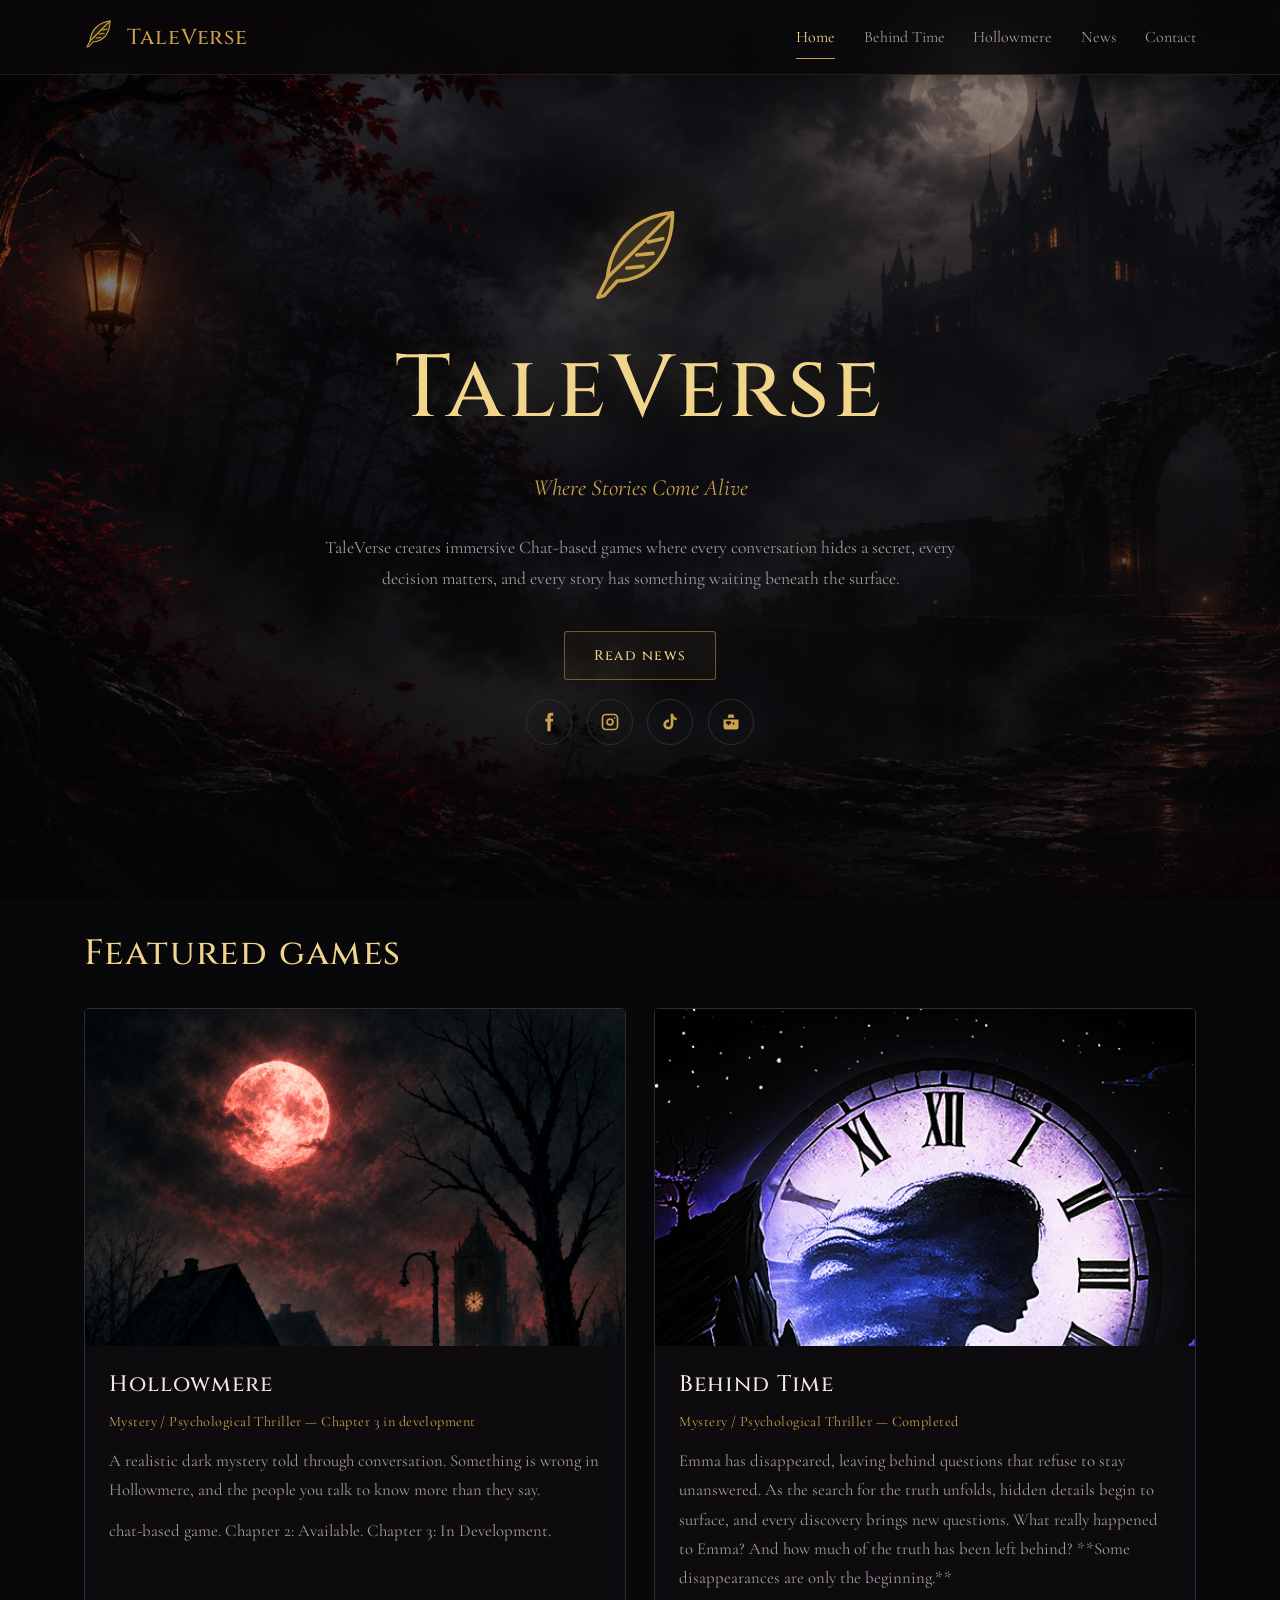
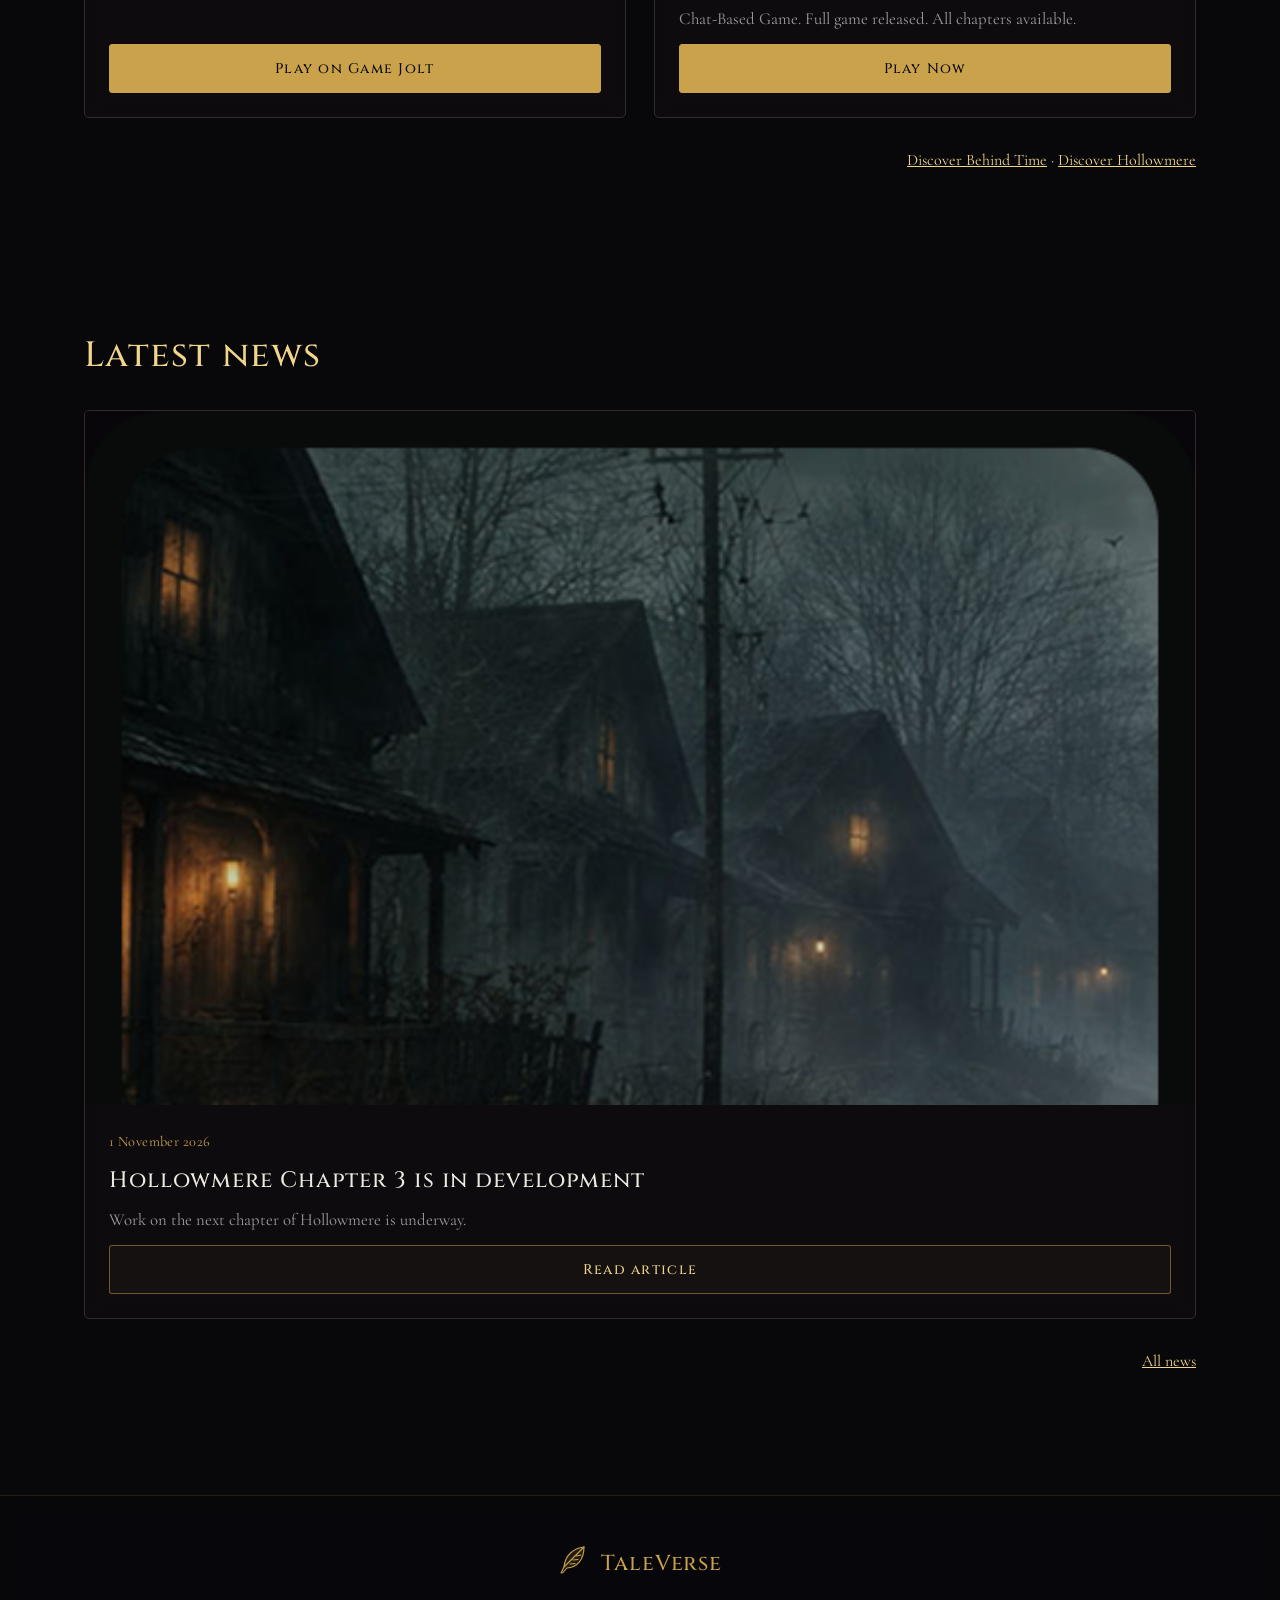
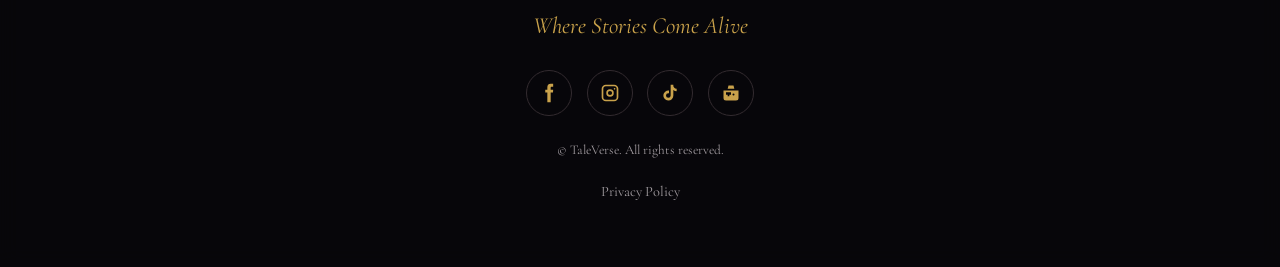
==== commit 0a771413: "Update index.html" ====
--- a/index.html
+++ b/index.html
@@ -28,7 +28,7 @@
     </a>
 
     <nav aria-label="Main">
-      <a href="/">Home</a>
+      <a href="/" aria-current="page">Home</a>
       <a href="/behind-time.html">Behind Time</a>
       <a href="/hollowmere.html">Hollowmere</a>
       <a href="/news.html">News</a>
--- a/assets/style.css
+++ b/assets/style.css
@@ -577,3 +577,15 @@
     scroll-behavior: auto !important;
   }
 }
+/* PRIVACY POLICY HEADING */
+
+#privacy-content h1 {
+  font-family: "Cinzel", "Times New Roman", serif;
+  font-size: clamp(2.8rem, 8vw, 5.5rem);
+  font-weight: 500;
+  letter-spacing: .04em;
+  line-height: 1.25;
+  color: var(--gold2);
+  text-align: center;
+  margin: 1.2rem 0 .4rem;
+}
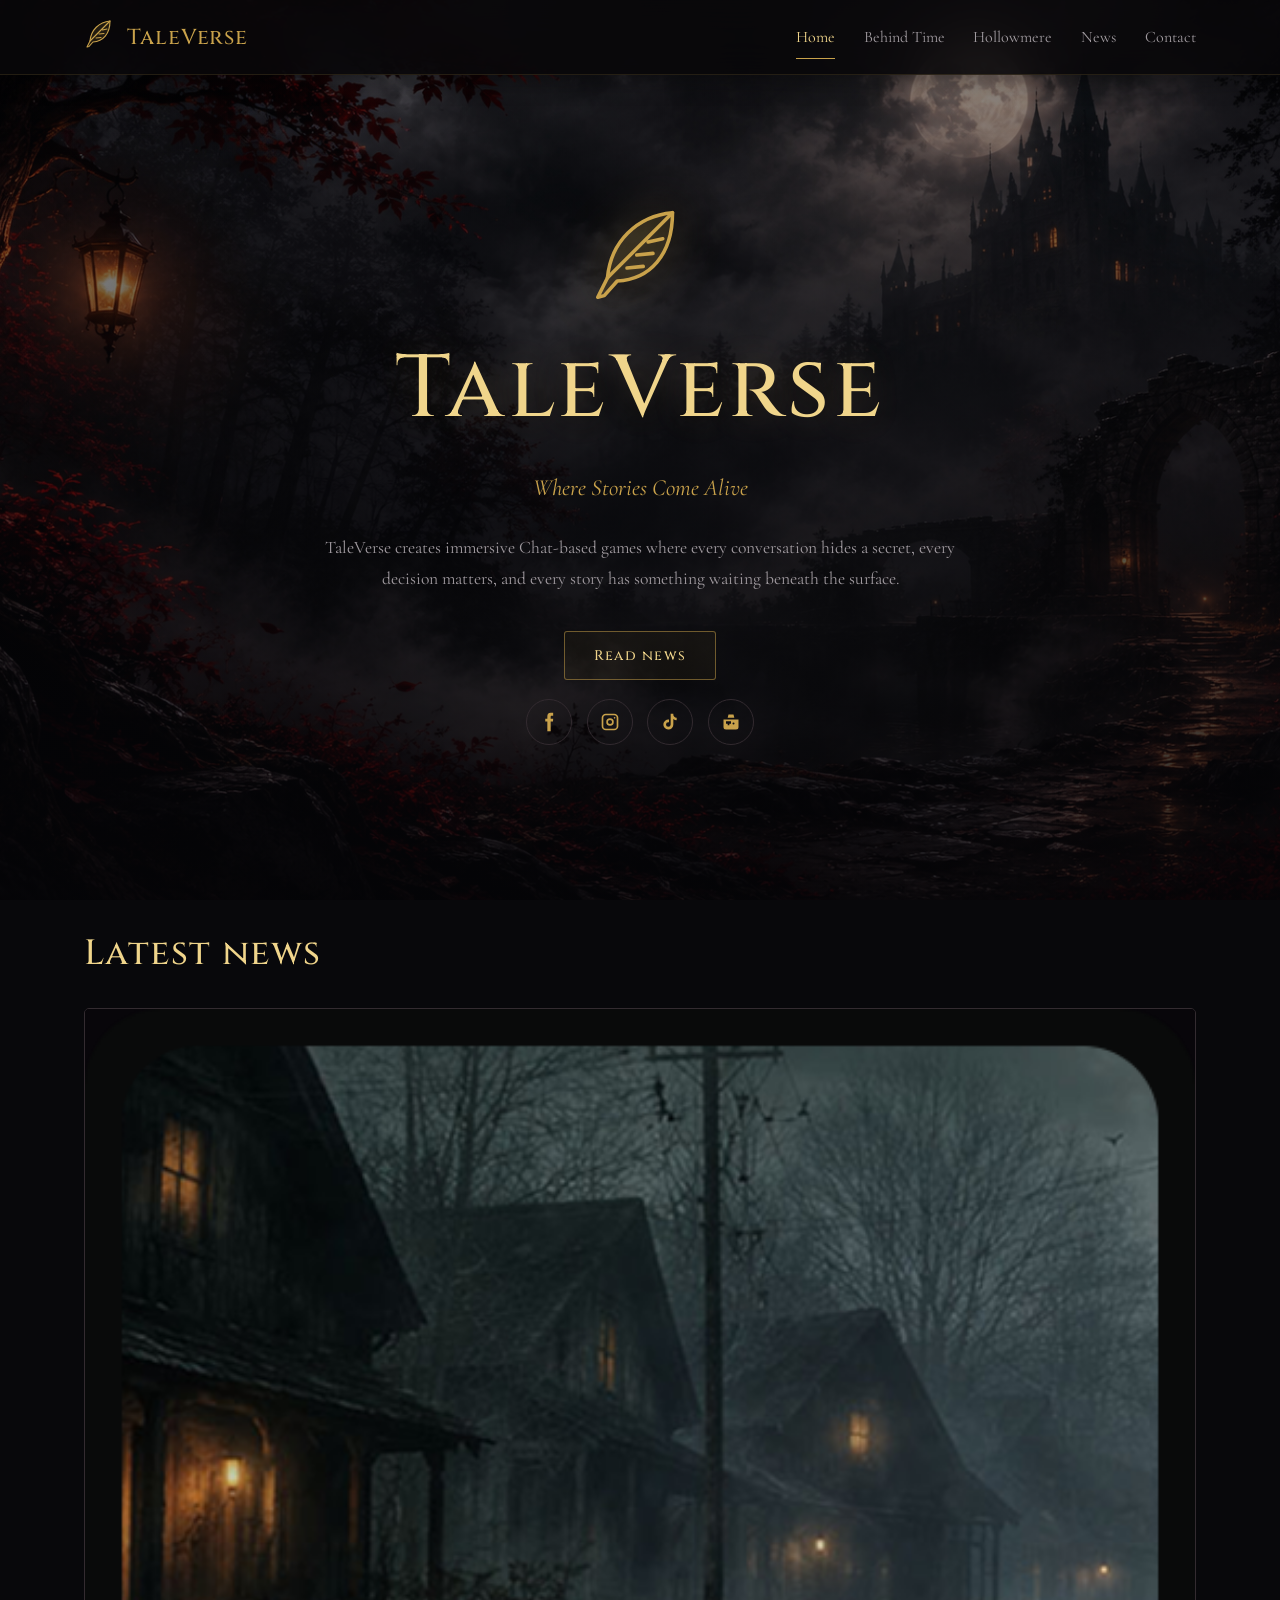
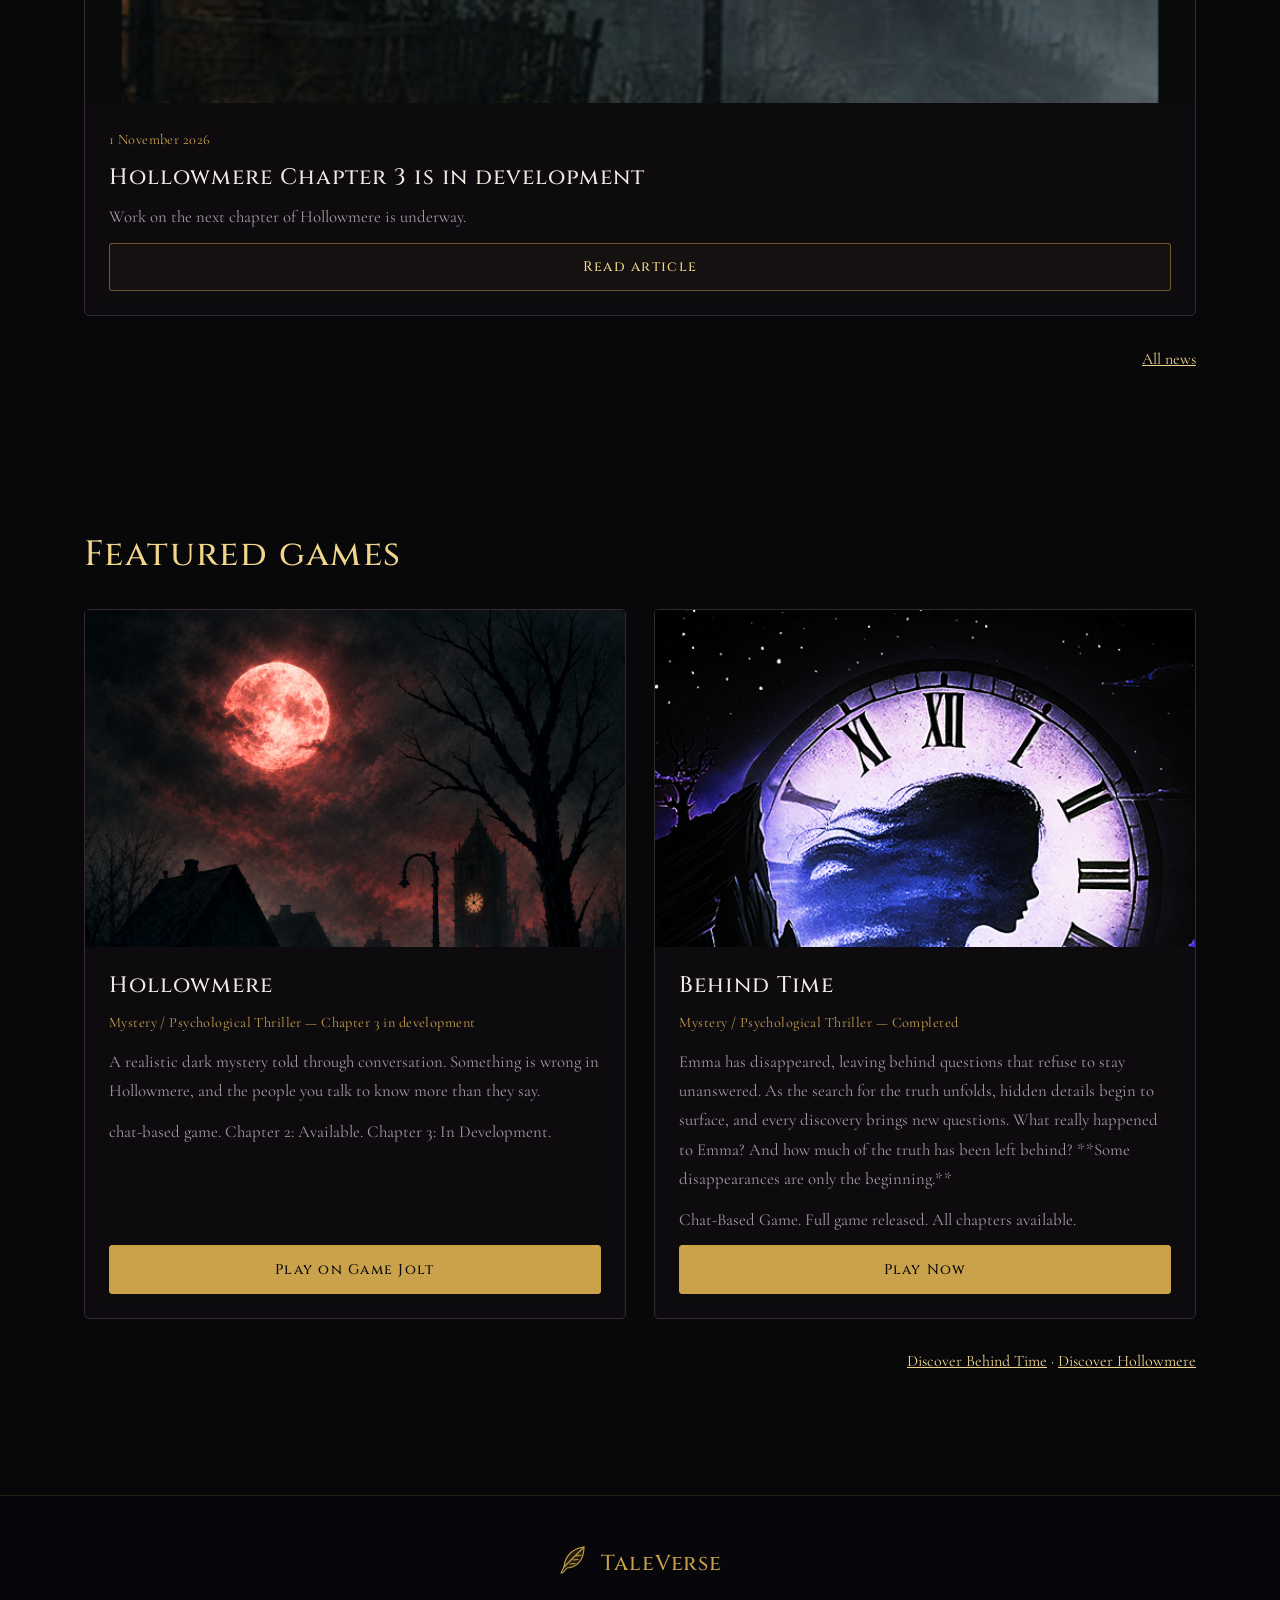
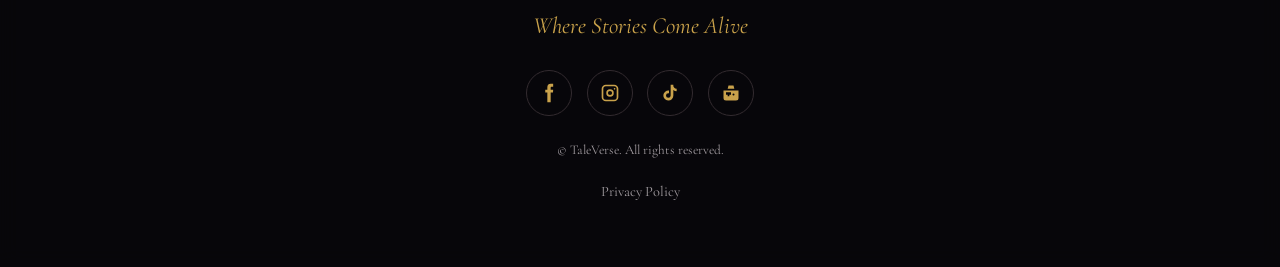
==== commit ada8e867: "Update index.html" ====
--- a/index.html
+++ b/index.html
@@ -55,6 +55,15 @@
     </div>
 
     <section>
+      <h2>Latest news</h2>
+      <div class="grid" id="news-list" data-limit="3"></div>
+
+      <p class="more">
+        <a href="/news.html">All news</a>
+      </p>
+    </section>
+    
+    <section>
       <h2>Featured games</h2>
       <div class="grid" id="featured-games"></div>
 
@@ -62,15 +71,6 @@
         <a href="/behind-time.html">Discover Behind Time</a>
         <span> · </span>
         <a href="/hollowmere.html">Discover Hollowmere</a>
-      </p>
-    </section>
-
-    <section>
-      <h2>Latest news</h2>
-      <div class="grid" id="news-list" data-limit="3"></div>
-
-      <p class="more">
-        <a href="/news.html">All news</a>
       </p>
     </section>
 
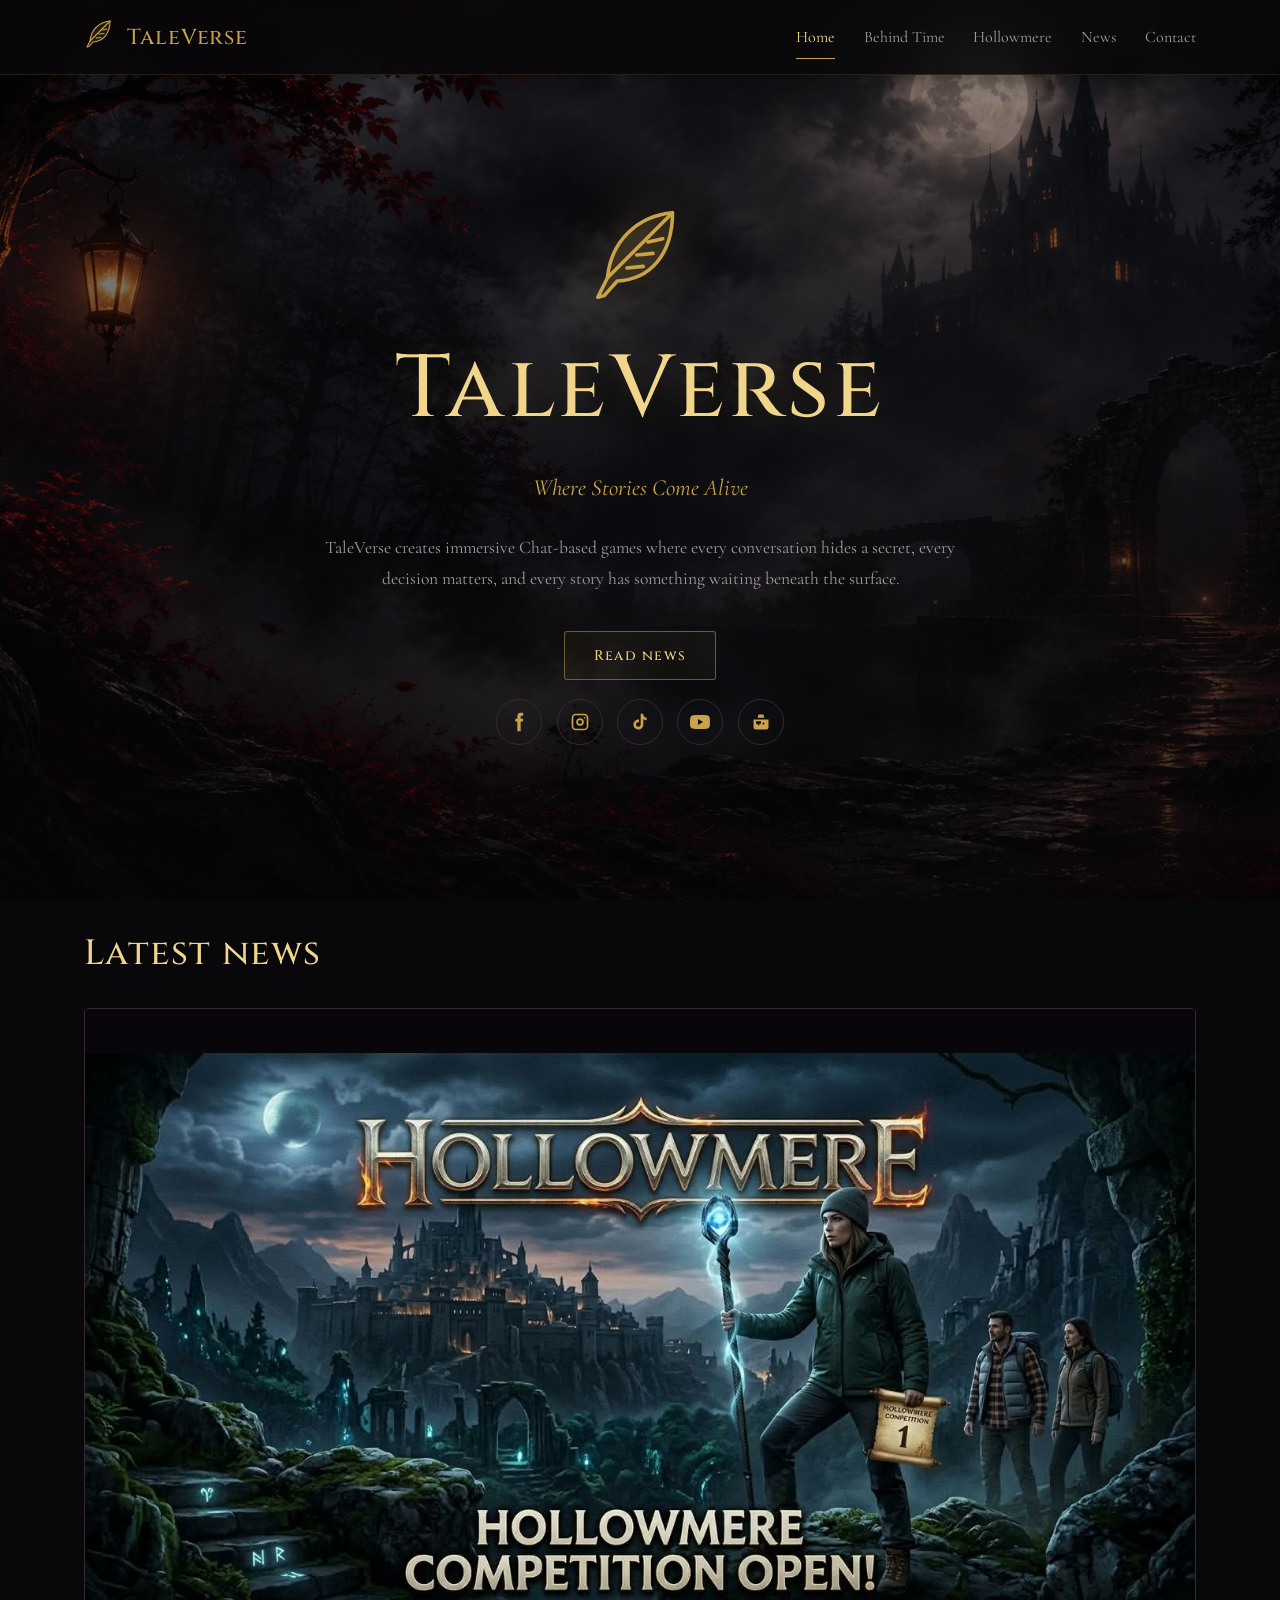
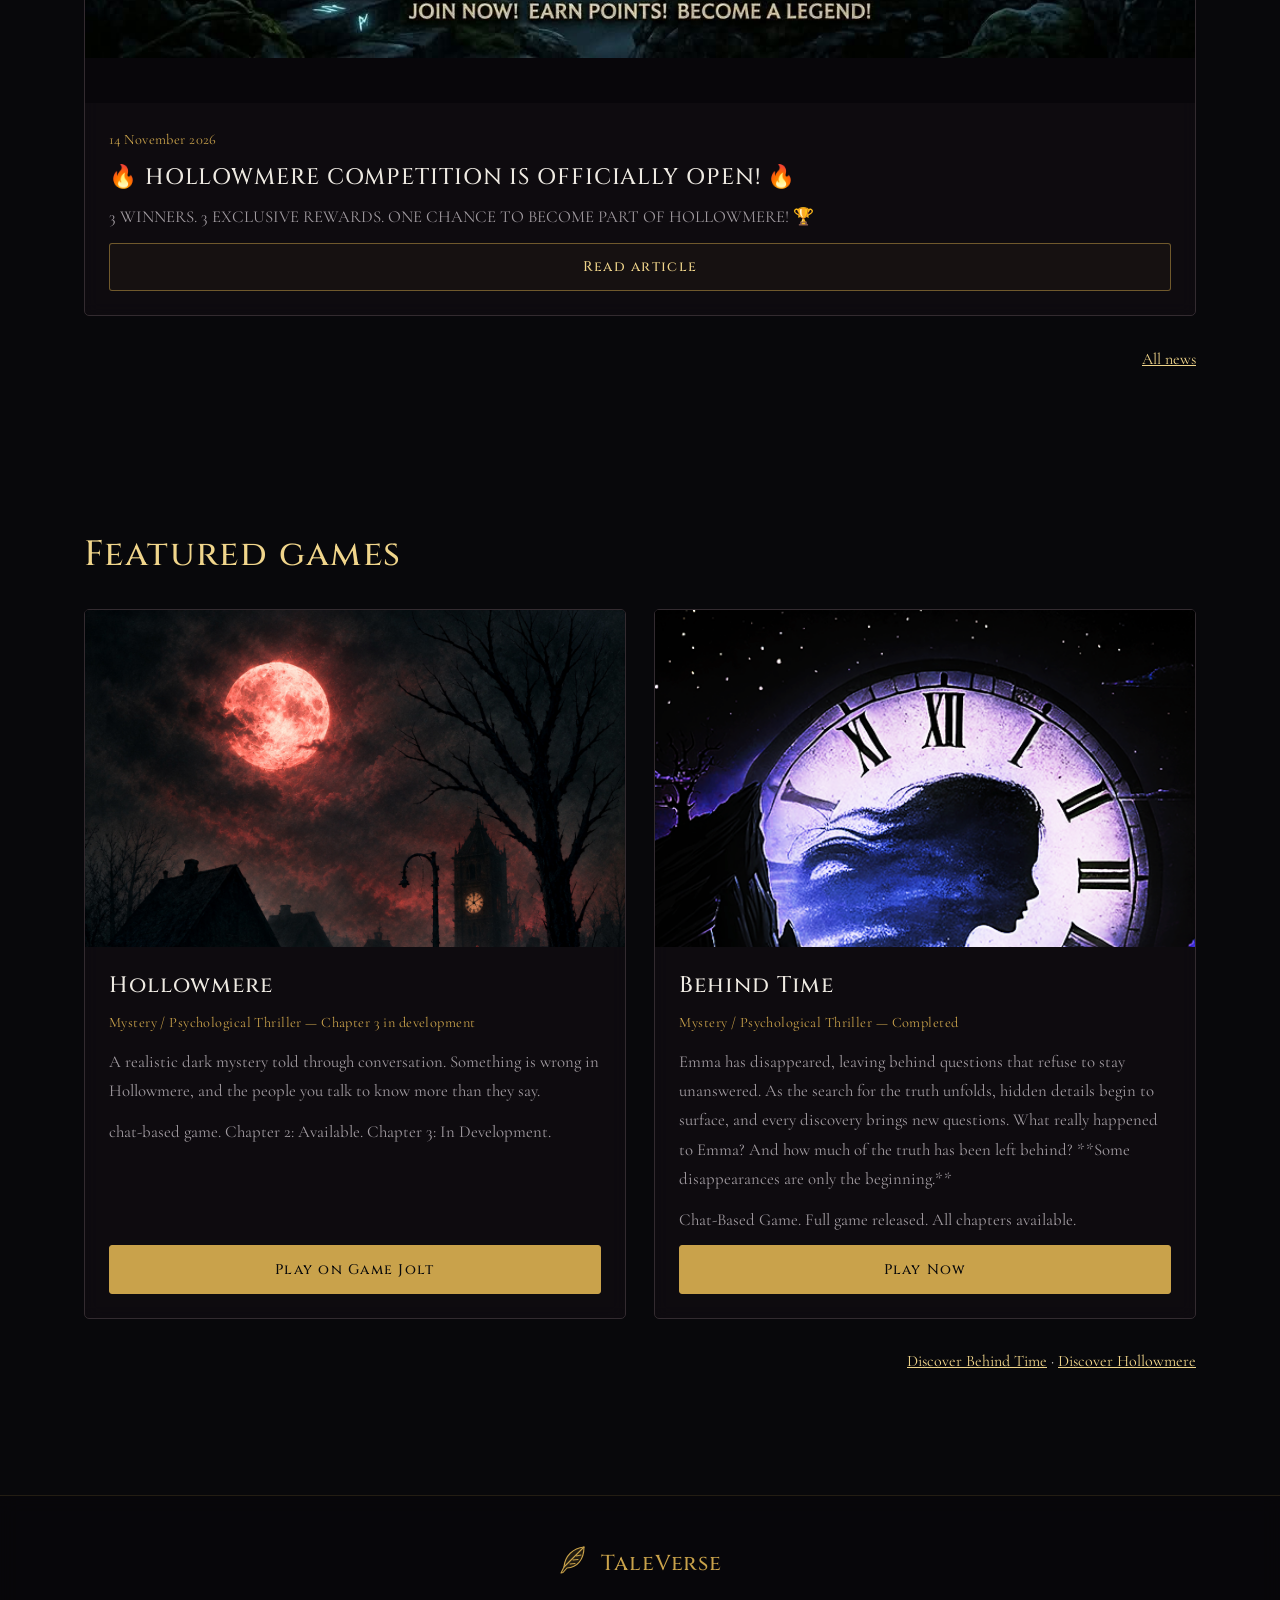
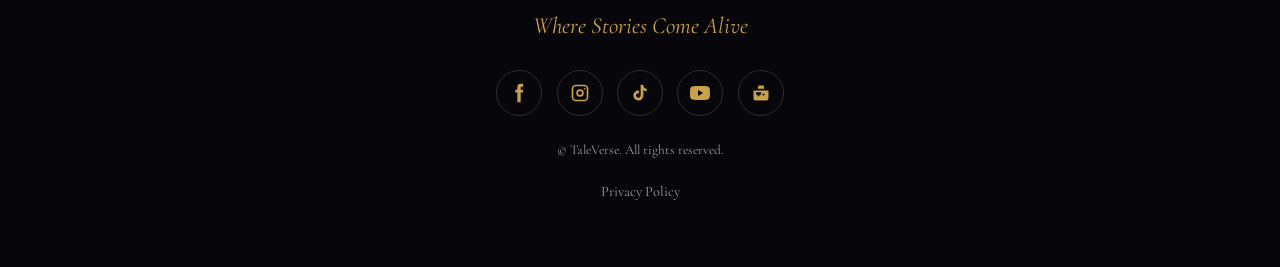
==== commit 14f13908: "Update index.html" ====
--- a/index.html
+++ b/index.html
@@ -56,8 +56,9 @@
 
     <section>
       <h2>Latest news</h2>
-      <div class="grid" id="news-list" data-limit="3"></div>
-
+      
+      <div class="grid" id="news-list" data-limit="1"></div>
+      
       <p class="more">
         <a href="/news.html">All news</a>
       </p>
--- a/assets/style.css
+++ b/assets/style.css
@@ -577,7 +577,8 @@
     scroll-behavior: auto !important;
   }
 }
-/* PRIVACY POLICY HEADING */
+
+/* PRIVACY POLICY TYPOGRAPHY */
 
 #privacy-content h1 {
   font-family: "Cinzel", "Times New Roman", serif;
@@ -587,5 +588,75 @@
   line-height: 1.25;
   color: var(--gold2);
   text-align: center;
-  margin: 1.2rem 0 .4rem;
-}
+  margin: 1.2rem 0 2.5rem;
+}
+
+/* PRIVACY POLICY INTRODUCTION */
+
+/* Desktop */
+#privacy-content section p:first-of-type {
+  font-size: 1.8rem;
+  line-height: 1.85;
+  color: var(--gold2) !important;
+  text-align: center;
+  max-width: 850px;
+  margin: 0 auto 3rem;
+}
+
+/* Mobile */
+@media (max-width: 720px) {
+  #privacy-content section p:first-of-type {
+    font-size: 1.35rem;
+    line-height: 1.7;
+    padding: 0 .5rem;
+  }
+}
+
+/* SECTION HEADINGS */
+
+#privacy-content h2 {
+  font-size: 1.35rem;
+  line-height: 1.4;
+  color: var(--gold2);
+  margin: 2.5rem 0 1rem;
+}
+
+/* PARAGRAPHS */
+
+#privacy-content p {
+  font-size: 1.15rem;
+  line-height: 1.8;
+}
+
+/* LISTS */
+
+#privacy-content li {
+  font-size: 1.15rem;
+  line-height: 1.8;
+}
+
+/* CUSTOM CONTACT SOCIAL ICONS */
+
+.socials img {
+  width: 20px;
+  height: 20px;
+  object-fit: contain;
+  display: block;
+}
+
+/* PRIVACY POLICY MOBILE */
+
+@media (max-width: 720px) {
+  #privacy-content > section > p:first-of-type {
+    font-size: 1.2rem;
+  }
+
+  #privacy-content h2 {
+    font-size: 1.2rem;
+  }
+
+  #privacy-content p,
+  #privacy-content li {
+    font-size: 1.05rem;
+  }
+}
